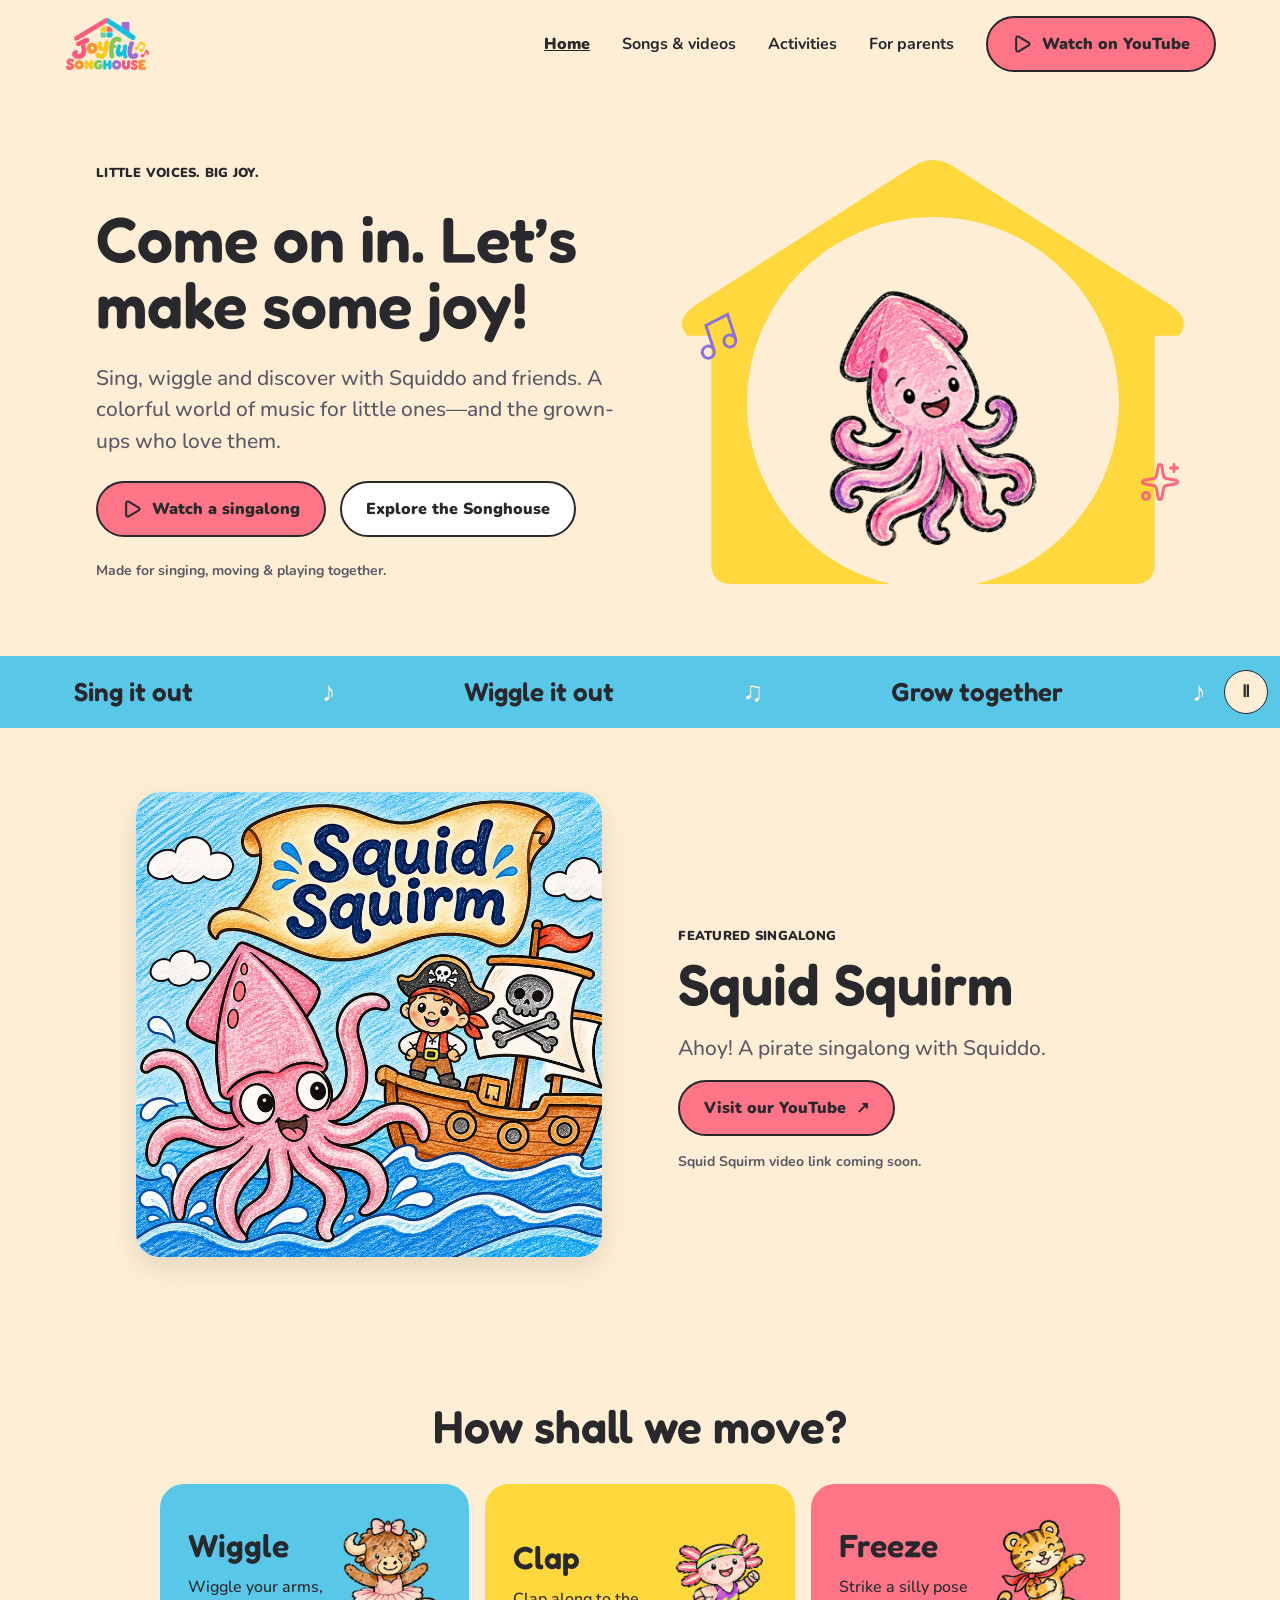
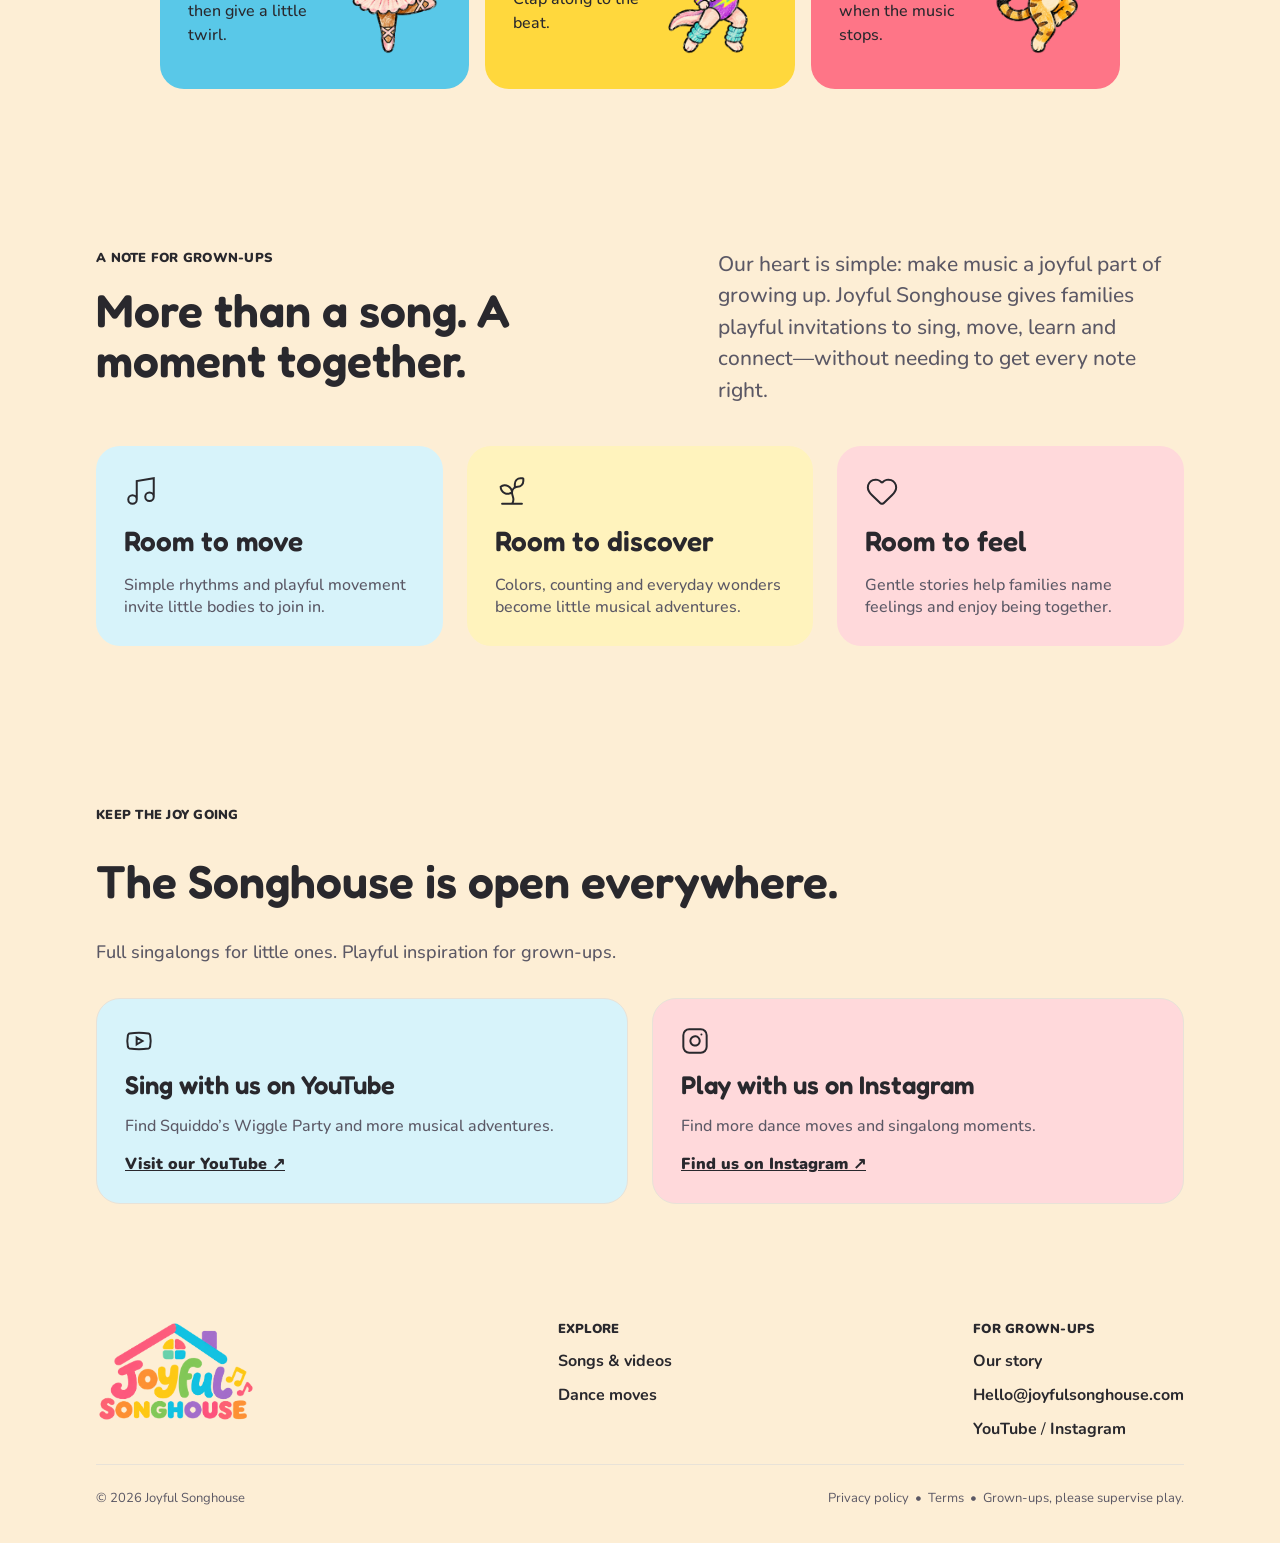
==== index.html @ b9243e32 "Add soft brand colors and a transparent header logo" ====
<!DOCTYPE html>
<html lang="en">
<head>
<meta charset="UTF-8">
<meta name="viewport" content="width=device-width, initial-scale=1.0">
<title>Joyful Songhouse — Sing, wiggle and discover</title>
<meta name="description" content="Sing, wiggle and discover with Squiddo and friends. A colorful world of music for little ones—and the grown-ups who love them.">
<link rel="preconnect" href="https://fonts.googleapis.com">
<link rel="preconnect" href="https://fonts.gstatic.com" crossorigin>
<link href="https://fonts.googleapis.com/css2?family=Fredoka:wght@500;600&family=Nunito:ital,wght@0,400;0,500;0,700;0,800;0,900&display=swap" rel="stylesheet">
<link rel="stylesheet" href="css/style.css">
</head>
<body>

<header class="nav">
  <a href="#top" class="nav__logo">
    <img src="assets/footer-logo.png" alt="Joyful Songhouse" width="929" height="597">
  </a>
  <nav class="nav__links" aria-label="Primary">
    <a href="#top" class="nav__link nav__link--active">Home</a>
    <a href="#songs" class="nav__link">Songs &amp; videos</a>
    <a href="#activities" class="nav__link">Activities</a>
    <a href="#parents" class="nav__link">For parents</a>
    <a href="https://www.youtube.com/channel/UCzql1oN74QTEb_fORW0GuMQ" class="btn btn--pill btn--pink">
      <img src="assets/icon-play.svg" alt="" width="20" height="20">
      Watch on YouTube
    </a>
  </nav>
</header>

<main id="top">

  <section class="hero">
    <div class="hero__copy">
      <p class="eyebrow">Little voices. Big joy.</p>
      <h1 class="display">Come on in. Let&rsquo;s make some joy!</h1>
      <p class="lede">Sing, wiggle and discover with Squiddo and friends. A colorful world of music for little ones&mdash;and the grown-ups who love them.</p>
      <div class="hero__actions">
        <a href="#songs" class="btn btn--pill btn--pink">
          <img src="assets/icon-play.svg" alt="" width="20" height="20">
          Watch a singalong
        </a>
        <a href="#activities" class="btn btn--pill btn--outline">Explore the Songhouse</a>
      </div>
      <p class="fine-print">Made for singing, moving &amp; playing together.</p>
    </div>

    <div class="hero__art">
      <img class="hero__playhouse" src="assets/playhouse-silhouette.svg" alt="" width="604" height="510">
      <div class="hero__medallion">
        <img src="assets/squiddo.png" alt="Squiddo the pink squid mascot">
      </div>
      <img class="hero__note hero__note--1" src="assets/icon-music.svg" alt="" width="48" height="48">
      <img class="hero__sparkle" src="assets/icon-sparkles.svg" alt="" width="42" height="42">
    </div>
  </section>

  <div class="ribbon">
    <div class="ribbon__viewport">
      <div class="ribbon__track">
        <div class="ribbon__group">
          <p>Sing it out</p>
          <span class="ribbon__note" aria-hidden="true">♪</span>
          <p>Wiggle it out</p>
          <span class="ribbon__note" aria-hidden="true">♫</span>
          <p>Grow together</p>
          <span class="ribbon__note" aria-hidden="true">♪</span>
        </div>
        <div class="ribbon__group" aria-hidden="true">
          <p>Sing it out</p>
          <span class="ribbon__note" aria-hidden="true">♪</span>
          <p>Wiggle it out</p>
          <span class="ribbon__note" aria-hidden="true">♫</span>
          <p>Grow together</p>
          <span class="ribbon__note" aria-hidden="true">♪</span>
        </div>
      </div>
    </div>
    <button class="ribbon__toggle" type="button" aria-label="Pause ribbon animation" aria-pressed="false" hidden>
      <span class="ribbon__pause" aria-hidden="true">Ⅱ</span>
      <span class="ribbon__play" aria-hidden="true">▶</span>
    </button>
  </div>

  <section id="songs" class="section songs" aria-labelledby="featured-song-title">
    <article class="featured-song">
      <header class="featured-song__heading">
        <p class="eyebrow">Featured singalong</p>
        <h2 id="featured-song-title" class="headline">Squid Squirm</h2>
      </header>
      <img class="featured-song__cover" src="assets/song-squid-squirm.jpg" alt="Squiddo splashes beside a pirate ship on the Squid Squirm cover" width="900" height="900">
      <div class="featured-song__details">
        <p class="lede">Ahoy! A pirate singalong with Squiddo.</p>
        <a class="btn btn--pill btn--pink featured-song__play" href="https://www.youtube.com/channel/UCzql1oN74QTEb_fORW0GuMQ">Visit our YouTube <span aria-hidden="true">&#8599;</span></a>
        <p class="fine-print featured-song__availability">Squid Squirm video link coming soon.</p>
      </div>
    </article>
  </section>

  <section id="activities" class="section themes" aria-labelledby="dance-prompts-title">
    <h2 id="dance-prompts-title" class="headline">How shall we move?</h2>
    <ul class="theme-grid">
      <li class="theme-card theme-card--blue">
        <div class="theme-card__copy">
          <h3>Wiggle</h3>
          <p>Wiggle your arms, then give a little twirl.</p>
        </div>
        <img class="theme-card__character" src="assets/buttercup.png" alt="" width="704" height="704" loading="lazy">
      </li>
      <li class="theme-card theme-card--yellow">
        <div class="theme-card__copy">
          <h3>Clap</h3>
          <p>Clap along to the beat.</p>
        </div>
        <img class="theme-card__character" src="assets/splash.png" alt="" width="704" height="704" loading="lazy">
      </li>
      <li class="theme-card theme-card--pink">
        <div class="theme-card__copy">
          <h3>Freeze</h3>
          <p>Strike a silly pose when the music stops.</p>
        </div>
        <img class="theme-card__character" src="assets/stripe.png" alt="" width="704" height="704" loading="lazy">
      </li>
    </ul>
  </section>

  <section id="parents" class="section mission">
    <div class="mission__intro">
      <div class="mission__headline">
        <p class="eyebrow">A note for grown-ups</p>
        <h2 class="headline">More than a song. A moment together.</h2>
      </div>
      <p class="lede">Our heart is simple: make music a joyful part of growing up. Joyful Songhouse gives families playful invitations to sing, move, learn and connect&mdash;without needing to get every note right.</p>
    </div>
    <div class="benefit-grid">
      <article class="benefit-card benefit-card--blue">
        <img src="assets/icon-music-benefit.svg" alt="" width="34" height="34">
        <h3>Room to move</h3>
        <p>Simple rhythms and playful movement invite little bodies to join in.</p>
      </article>
      <article class="benefit-card benefit-card--yellow">
        <img src="assets/icon-sprout.svg" alt="" width="34" height="34">
        <h3>Room to discover</h3>
        <p>Colors, counting and everyday wonders become little musical adventures.</p>
      </article>
      <article class="benefit-card benefit-card--pink">
        <img src="assets/icon-heart-benefit.svg" alt="" width="34" height="34">
        <h3>Room to feel</h3>
        <p>Gentle stories help families name feelings and enjoy being together.</p>
      </article>
    </div>
  </section>

  <section class="section community">
    <p class="eyebrow">Keep the joy going</p>
    <h2 class="headline">The Songhouse is open everywhere.</h2>
    <p class="sub">Full singalongs for little ones. Playful inspiration for grown-ups.</p>

    <div class="community-grid">
      <article class="community-card community-card--youtube">
        <div class="community-card__copy">
          <img src="assets/icon-youtube.svg" alt="" width="28" height="28">
          <h3>Sing with us on YouTube</h3>
          <p>Find Squiddo&rsquo;s Wiggle Party and more musical adventures.</p>
          <a href="https://www.youtube.com/channel/UCzql1oN74QTEb_fORW0GuMQ" class="link-arrow">Visit our YouTube &#8599;</a>
        </div>
      </article>
      <article class="community-card community-card--instagram">
        <div class="community-card__copy">
          <img src="assets/icon-instagram.svg" alt="" width="28" height="28">
          <h3>Play with us on Instagram</h3>
          <p>Find more dance moves and singalong moments.</p>
          <a href="https://www.instagram.com/joyfulsonghouse/" class="link-arrow">Find us on Instagram &#8599;</a>
        </div>
      </article>
    </div>
  </section>

</main>

<footer class="footer">
  <div class="footer__top">
    <a class="footer__brand" href="#top">
      <img src="assets/footer-logo.png" alt="Joyful Songhouse" width="929" height="597" loading="lazy">
    </a>
    <div class="footer__links">
      <p class="eyebrow">Explore</p>
      <a href="#songs">Songs &amp; videos</a>
      <a href="#activities">Dance moves</a>
    </div>
    <div class="footer__links">
      <p class="eyebrow">For grown-ups</p>
      <a href="#parents">Our story</a>
      <a href="mailto:Hello@joyfulsonghouse.com">Hello@joyfulsonghouse.com</a>
      <p><a href="https://www.youtube.com/channel/UCzql1oN74QTEb_fORW0GuMQ">YouTube</a> <span aria-hidden="true">/</span> <a href="https://www.instagram.com/joyfulsonghouse/">Instagram</a></p>
    </div>
  </div>
  <hr>
  <div class="footer__legal">
    <p>&copy; 2026 Joyful Songhouse</p>
    <p>Privacy policy&nbsp;&nbsp;&bull;&nbsp;&nbsp;Terms&nbsp;&nbsp;&bull;&nbsp;&nbsp;Grown-ups, please supervise play.</p>
  </div>
</footer>

<script>
  const ribbon = document.querySelector('.ribbon');
  const ribbonToggle = ribbon.querySelector('.ribbon__toggle');

  ribbonToggle.addEventListener('click', () => {
    const paused = ribbonToggle.getAttribute('aria-pressed') === 'false';
    ribbonToggle.setAttribute('aria-pressed', String(paused));
    ribbon.dataset.motion = paused ? 'paused' : 'playing';
  });

  ribbon.dataset.motion = 'playing';
  ribbonToggle.hidden = false;
</script>

</body>
</html>
---- css/style.css ----
:root {
  --cream: #fdeed5;
  --paper: #fdeed5;
  --white: #ffffff;
  --ink: #29282d;
  --muted: #5b5865;
  --pink: #fe7587;
  --pink-bg: #ffd9db;
  --blue: #59c8e8;
  --blue-bg: #d7f3fa;
  --yellow: #ffd83d;
  --yellow-bg: #fff3bd;
  --purple: #8c72d9;
  --lavender-bg: #f1ecfc;
  --green: #7bc96f;
  --border: #e8e2d8;

  --font-display: 'Fredoka', sans-serif;
  --font-body: 'Nunito', sans-serif;
}

* { box-sizing: border-box; }

html { scroll-behavior: smooth; scroll-padding-top: 110px; }

body {
  margin: 0;
  font-family: var(--font-body);
  color: var(--ink);
  background: var(--cream);
}

img { max-width: 100%; display: block; }

a { color: inherit; text-decoration: none; }

h1, h2, h3, p { margin: 0; }

.eyebrow {
  font-family: var(--font-body);
  font-weight: 900;
  font-size: 13px;
  text-transform: uppercase;
  letter-spacing: 0.02em;
}

.display {
  font-family: var(--font-display);
  font-weight: 600;
  font-size: clamp(2.4rem, 5vw, 4.875rem);
  line-height: 1.04;
}
.display--sm { font-size: clamp(2.2rem, 4vw, 3.25rem); }

.headline {
  font-family: var(--font-display);
  font-weight: 600;
  font-size: clamp(1.8rem, 3.6vw, 3rem);
  line-height: 1.1;
}
.headline--center { text-align: center; }

.sub {
  font-weight: 500;
  font-size: clamp(1rem, 1.6vw, 1.125rem);
  color: var(--muted);
  line-height: 1.5;
  max-width: 48ch;
}

.lede {
  font-weight: 500;
  font-size: clamp(1.05rem, 2vw, 1.3125rem);
  color: var(--muted);
  line-height: 1.5;
  max-width: 48ch;
}

.fine-print {
  font-weight: 700;
  font-size: 0.875rem;
  color: var(--muted);
}

.link-arrow {
  font-weight: 900;
  font-size: 1rem;
  text-decoration: underline;
  white-space: nowrap;
}

/* buttons */
.btn {
  display: inline-flex;
  align-items: center;
  gap: 10px;
  font-family: var(--font-body);
  font-weight: 900;
  font-size: 1rem;
  padding: 15px 24px;
  white-space: nowrap;
  cursor: pointer;
  border: none;
}
.btn--pill { border-radius: 999px; }
.btn--pink { background: var(--pink); border: 2px solid var(--ink); color: var(--ink); }
.btn--outline { background: var(--white); border: 2px solid var(--ink); color: var(--ink); }

/* tags */
.tag {
  display: inline-flex;
  font-weight: 900;
  font-size: 0.75rem;
  padding: 7px 14px;
  border-radius: 999px;
}
.tag--blue { background: var(--blue-bg); }
.tag--cream { background: var(--cream); }
.tag--lavender { background: var(--lavender-bg); }

/* ---------- Navigation ---------- */
.nav {
  background: var(--cream);
  display: flex;
  align-items: center;
  justify-content: space-between;
  flex-wrap: wrap;
  gap: 16px;
  padding: 16px clamp(20px, 5vw, 80px);
  position: sticky;
  top: 0;
  z-index: 10;
}
.nav__logo img { height: 56px; width: auto; }
.nav__links {
  display: flex;
  align-items: center;
  gap: clamp(16px, 2.5vw, 32px);
  flex-wrap: wrap;
}
.nav__link {
  font-weight: 700;
  font-size: 1rem;
}
.nav__link--active { font-weight: 900; text-decoration: underline; }

/* ---------- Hero ---------- */
.hero {
  display: flex;
  align-items: center;
  justify-content: center;
  gap: clamp(24px, 5vw, 64px);
  padding: clamp(40px, 8vw, 72px) clamp(20px, 8vw, 96px);
  flex-wrap: wrap;
}
@media (min-width: 1024px) {
  .hero { flex-wrap: nowrap; }
}
.hero__copy {
  display: flex;
  flex-direction: column;
  align-items: flex-start;
  gap: 24px;
  flex: 1 1 380px;
  max-width: 580px;
  min-width: 0;
}
.hero__actions { display: flex; gap: 14px; flex-wrap: wrap; }

.hero__art {
  position: relative;
  flex: 1 1 360px;
  max-width: 604px;
  min-width: 0;
  aspect-ratio: 604 / 510;
  height: auto;
}
.hero__playhouse { position: absolute; inset: 0; width: 100%; height: 100%; }
.hero__medallion {
  position: absolute;
  left: 13%;
  top: 13.5%;
  width: 74%;
  aspect-ratio: 1;
  border-radius: 999px;
  overflow: hidden;
  background: var(--paper);
  padding: 5%;
  box-sizing: border-box;
}
.hero__medallion img {
  display: block;
  width: 100%;
  height: 100%;
  object-fit: contain;
  object-position: 50% 50%;
}
.hero__note--1 {
  position: absolute;
  left: 2%;
  top: 36%;
  transform: rotate(-18deg);
}
.hero__sparkle { position: absolute; left: 91%; top: 71%; }

/* ---------- Ribbon ---------- */
.ribbon {
  background: var(--blue);
  display: grid;
  grid-template-columns: minmax(0, 1fr) auto;
  align-items: center;
}
.ribbon__viewport { overflow: hidden; }
.ribbon__group {
  display: flex;
  justify-content: space-around;
  align-items: center;
  flex-wrap: wrap;
  gap: 8px 20px;
  min-height: 72px;
  padding: 12px 20px;
  line-height: 1.15;
}
.ribbon__group p {
  font-family: var(--font-display);
  font-weight: 600;
  font-size: clamp(1.1rem, 2.4vw, 1.625rem);
}
.ribbon__note {
  --ribbon-lift: -8px;
  color: var(--cream);
  font-size: 1.75rem;
  font-weight: 900;
}
.ribbon__group[aria-hidden="true"], .ribbon__toggle { display: none; }

@media (prefers-reduced-motion: no-preference) {
  .ribbon[data-motion] .ribbon__track {
    display: flex;
    width: max-content;
    animation: ribbon-scroll 24s linear infinite;
  }
  .ribbon[data-motion] .ribbon__group {
    display: flex;
    flex: 0 0 auto;
    width: max(640px, 100vw);
    flex-wrap: nowrap;
    white-space: nowrap;
  }
  .ribbon[data-motion] .ribbon__group > * {
    animation: ribbon-bounce 1.25s ease-in-out infinite;
  }
  .ribbon[data-motion] .ribbon__group > :nth-child(3n + 2) { animation-delay: -0.25s; }
  .ribbon[data-motion] .ribbon__group > :nth-child(3n) { animation-delay: -0.5s; }
  .ribbon[data-motion="paused"] .ribbon__track,
  .ribbon[data-motion="paused"] .ribbon__group > * {
    animation-play-state: paused;
  }
  .ribbon[data-motion] .ribbon__toggle:not([hidden]) {
    display: grid;
    place-items: center;
    width: 44px;
    height: 44px;
    margin: 0 12px;
    padding: 0;
    border: 1.5px solid var(--ink);
    border-radius: 50%;
    background: var(--cream);
    color: var(--ink);
    font-size: 1rem;
    font-weight: 800;
    cursor: pointer;
  }
  .ribbon__toggle:focus-visible { outline: 2px solid var(--ink); outline-offset: 3px; }
  .ribbon__play,
  .ribbon__toggle[aria-pressed="true"] .ribbon__pause { display: none; }
  .ribbon__toggle[aria-pressed="true"] .ribbon__play { display: block; }

  @keyframes ribbon-scroll {
    to { transform: translateX(-50%); }
  }
  @keyframes ribbon-bounce {
    0%, 52%, 100% { transform: translateY(0); }
    24% { transform: translateY(var(--ribbon-lift, -5px)); }
  }
}

/* ---------- Generic section ---------- */
.section {
  padding: clamp(48px, 8vw, 80px) clamp(20px, 8vw, 96px);
}
/* ---------- Songs ---------- */
.songs {
  padding: clamp(40px, 5vw, 72px) clamp(20px, 6vw, 96px);
}
.featured-song {
  display: grid;
  grid-template-columns: repeat(2, minmax(0, 1fr));
  grid-template-rows: 1fr 1fr;
  grid-template-areas:
    "cover heading"
    "cover details";
  gap: 16px clamp(32px, 6vw, 80px);
  max-width: 1008px;
  margin-inline: auto;
}
.featured-song__heading {
  grid-area: heading;
  align-self: end;
  display: grid;
  gap: 8px;
}
.featured-song__heading .headline { font-size: clamp(2.25rem, 4.5vw, 4rem); }
.featured-song__cover {
  grid-area: cover;
  width: 100%;
  height: auto;
  border-radius: 24px;
  box-shadow: 0 10px 26px rgba(41, 40, 45, 0.12);
}
.featured-song__details {
  grid-area: details;
  align-self: start;
  display: grid;
  justify-items: start;
  gap: 16px;
}
.featured-song__play:focus-visible { outline: 3px solid var(--ink); outline-offset: 4px; }

@media (max-width: 740px) {
  .featured-song {
    grid-template-columns: minmax(0, 1fr);
    grid-template-rows: auto;
    grid-template-areas: "heading" "cover" "details";
    max-width: 480px;
    text-align: center;
    gap: 20px;
  }
  .featured-song__details { justify-items: center; }
}

/* Keep section headings clear of the wrapping sticky navigation. */
@media (max-width: 980px) {
  :is(.songs, .themes) { scroll-margin-top: 100px; }
}
@media (max-width: 460px) {
  :is(.songs, .themes) { scroll-margin-top: 130px; }
}
@media (max-width: 375px) {
  :is(.songs, .themes) { scroll-margin-top: 165px; }
}

/* ---------- Dance prompts ---------- */
.themes { text-align: center; }
.theme-grid {
  display: grid;
  grid-template-columns: repeat(3, minmax(0, 1fr));
  gap: 16px;
  max-width: 960px;
  margin: 32px auto 0;
  padding: 0;
  list-style: none;
}
.theme-card {
  display: grid;
  grid-template-columns: minmax(0, 1fr) clamp(76px, 8vw, 110px);
  align-content: center;
  align-items: center;
  gap: 10px;
  text-align: left;
  padding: clamp(20px, 3vw, 28px);
  border-radius: 24px;
  overflow: hidden;
}
.theme-card__copy { display: grid; gap: 10px; }
.theme-card__character {
  width: 145%;
  max-width: none;
  height: auto;
  justify-self: center;
}
.theme-card h3 {
  font-family: var(--font-display);
  font-weight: 600;
  font-size: 2rem;
}
.theme-card p { font-weight: 500; line-height: 1.5; }
.theme-card--blue { background: var(--blue); }
.theme-card--yellow { background: var(--yellow); }
.theme-card--pink { background: var(--pink); }

@media (max-width: 820px) {
  .theme-grid { grid-template-columns: minmax(0, 1fr); max-width: 420px; }
}

/* ---------- Mission / parents ---------- */
.mission { display: flex; flex-direction: column; gap: 40px; }
.mission__intro {
  display: flex;
  gap: clamp(24px, 6vw, 80px);
  flex-wrap: wrap;
}
.mission__headline {
  display: flex;
  flex-direction: column;
  gap: 18px;
  flex: 1 1 400px;
  max-width: 565px;
}
.mission__intro .lede { flex: 1 1 320px; max-width: none; }
.benefit-grid {
  display: flex;
  gap: 24px;
  flex-wrap: wrap;
}
.benefit-card {
  flex: 1 1 300px;
  max-width: 400px;
  border-radius: 24px;
  padding: 28px;
  display: flex;
  flex-direction: column;
  gap: 16px;
}
.benefit-card h3 {
  font-family: var(--font-display);
  font-weight: 600;
  font-size: 1.75rem;
}
.benefit-card p { color: var(--muted); font-weight: 500; }
.benefit-card--pink { background: var(--pink-bg); }
.benefit-card--blue { background: var(--blue-bg); }
.benefit-card--yellow { background: var(--yellow-bg); }

/* ---------- Community ---------- */
.community { display: flex; flex-direction: column; gap: 32px; }
.community-grid { display: flex; gap: 24px; flex-wrap: wrap; }
.community-card {
  background: var(--white);
  border: 1px solid var(--border);
  border-radius: 24px;
  padding: 28px;
  display: flex;
  align-items: center;
  gap: 20px;
  flex: 1 1 480px;
}
.community-card--youtube { background: var(--blue-bg); }
.community-card--instagram { background: var(--pink-bg); }
.community-card__copy { flex: 1; display: flex; flex-direction: column; gap: 16px; min-width: 0; }
.community-card__copy h3 {
  font-family: var(--font-display);
  font-weight: 600;
  font-size: 1.6rem;
  line-height: 1.1;
}
.community-card__copy p { color: var(--muted); font-weight: 500; }

/* ---------- Footer ---------- */
.footer { padding: 36px clamp(20px, 8vw, 96px); display: flex; flex-direction: column; gap: 24px; }
.footer__top { display: flex; justify-content: space-between; gap: 32px; flex-wrap: wrap; }
.footer__brand { align-self: flex-start; width: min(160px, 100%); }
.footer__brand img { width: 100%; height: auto; }
.footer__brand:focus-visible { outline: 2px solid var(--ink); outline-offset: 4px; }
.footer__links { display: flex; flex-direction: column; gap: 12px; }
.footer__links a { font-weight: 700; font-size: 1rem; }
.footer hr { border: none; border-top: 1px solid var(--border); margin: 0; }
.footer__legal {
  display: flex;
  justify-content: space-between;
  gap: 12px;
  flex-wrap: wrap;
  color: var(--muted);
  font-size: 0.8125rem;
}

/* ---------- Responsive ---------- */
@media (max-width: 860px) {
  .nav { justify-content: center; text-align: center; }
  .nav__links { justify-content: center; }
  .hero { text-align: left; }
  .hero__copy { margin: 0 auto; }
  .benefit-grid, .community-grid { justify-content: center; }
  .mission__intro { flex-direction: column; }
  .mission__headline, .mission__intro .lede { flex-basis: auto; }
  .community-card { flex-direction: column; text-align: center; }
  .community-card__copy { align-items: center; }
  .footer__top { flex-direction: column; }
}

@media (max-width: 480px) {
  .btn { font-size: 0.9375rem; padding: 13px 20px; }
}
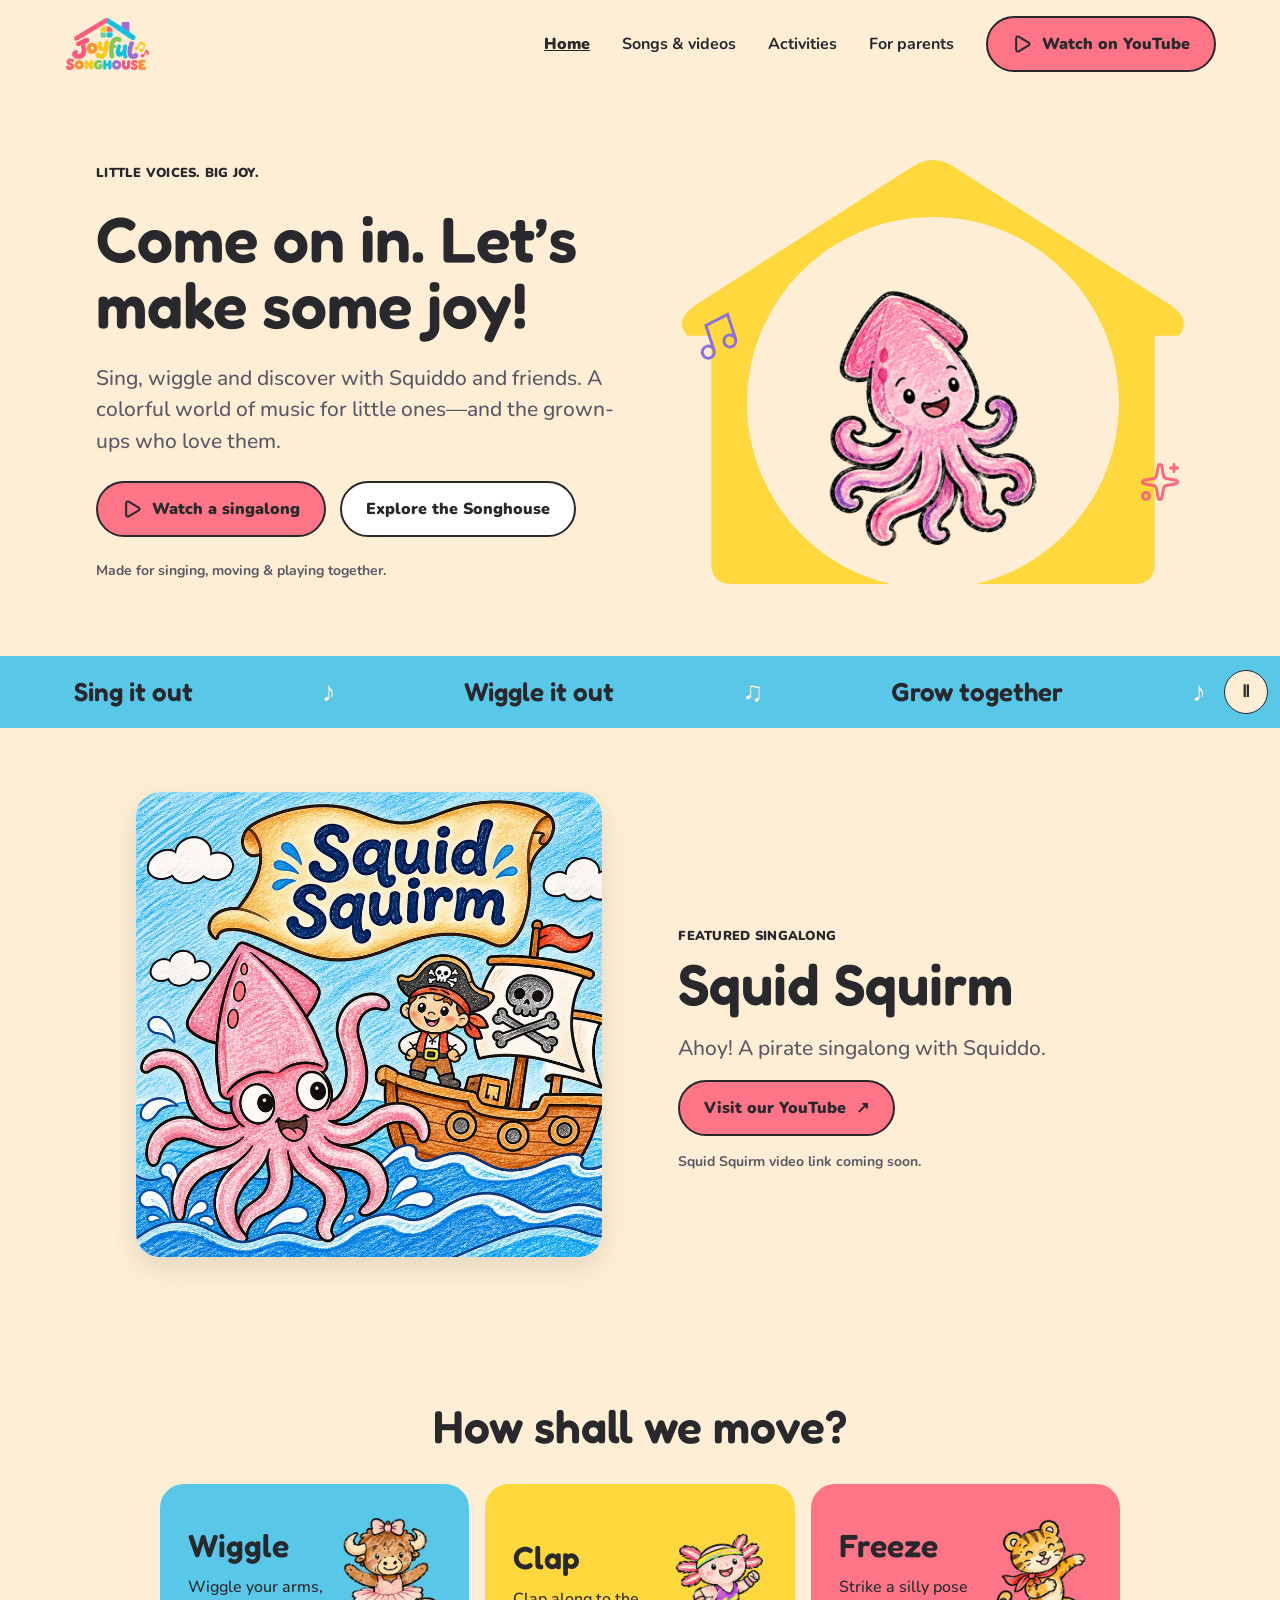
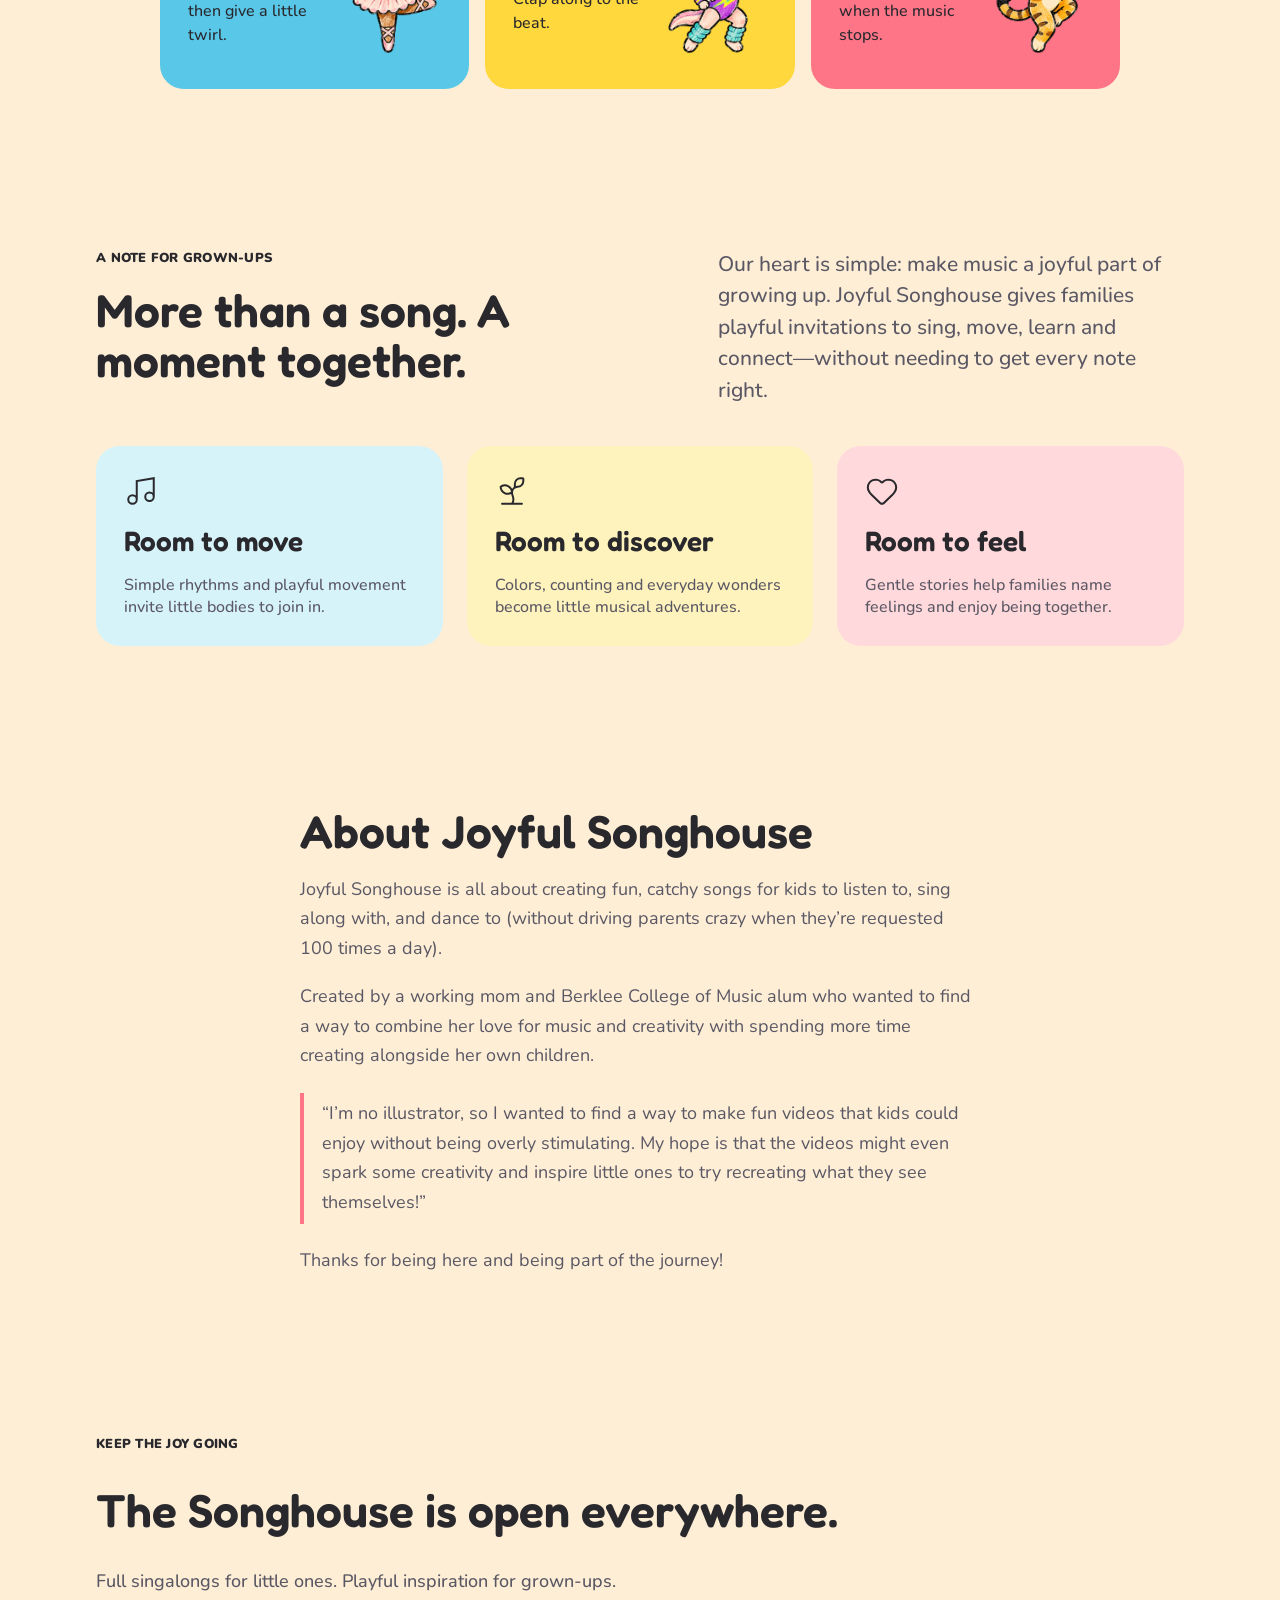
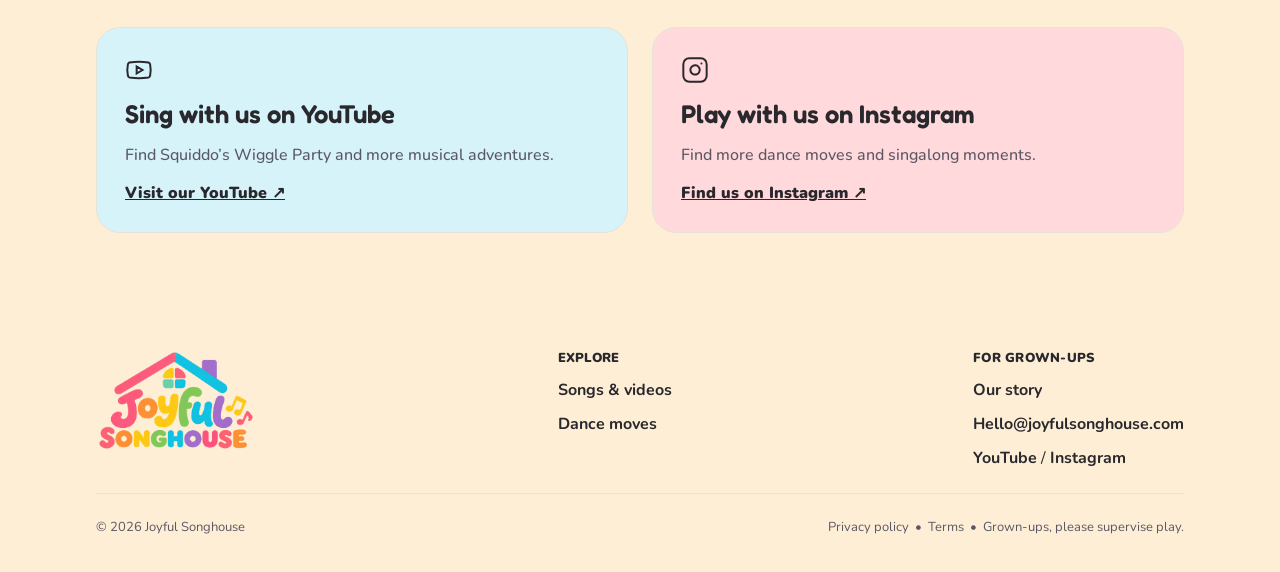
==== commit d5e1c3e8: "Add the Joyful Songhouse founder story" ====
--- a/index.html
+++ b/index.html
@@ -151,6 +151,18 @@
     </div>
   </section>
 
+  <section id="about" class="section about" aria-labelledby="about-title">
+    <div class="about__story">
+      <h2 id="about-title" class="headline">About Joyful Songhouse</h2>
+      <p>Joyful Songhouse is all about creating fun, catchy songs for kids to listen to, sing along with, and dance to (without driving parents crazy when they’re requested 100 times a day).</p>
+      <p>Created by a working mom and Berklee College of Music alum who wanted to find a way to combine her love for music and creativity with spending more time creating alongside her own children.</p>
+      <blockquote>
+        <p>“I’m no illustrator, so I wanted to find a way to make fun videos that kids could enjoy without being overly stimulating. My hope is that the videos might even spark some creativity and inspire little ones to try recreating what they see themselves!”</p>
+      </blockquote>
+      <p>Thanks for being here and being part of the journey!</p>
+    </div>
+  </section>
+
   <section class="section community">
     <p class="eyebrow">Keep the joy going</p>
     <h2 class="headline">The Songhouse is open everywhere.</h2>
@@ -190,7 +202,7 @@
     </div>
     <div class="footer__links">
       <p class="eyebrow">For grown-ups</p>
-      <a href="#parents">Our story</a>
+      <a href="#about">Our story</a>
       <a href="mailto:Hello@joyfulsonghouse.com">Hello@joyfulsonghouse.com</a>
       <p><a href="https://www.youtube.com/channel/UCzql1oN74QTEb_fORW0GuMQ">YouTube</a> <span aria-hidden="true">/</span> <a href="https://www.instagram.com/joyfulsonghouse/">Instagram</a></p>
     </div>
--- a/css/style.css
+++ b/css/style.css
@@ -341,13 +341,13 @@
 
 /* Keep section headings clear of the wrapping sticky navigation. */
 @media (max-width: 980px) {
-  :is(.songs, .themes) { scroll-margin-top: 100px; }
+  :is(.songs, .themes, .about) { scroll-margin-top: 100px; }
 }
 @media (max-width: 460px) {
-  :is(.songs, .themes) { scroll-margin-top: 130px; }
+  :is(.songs, .themes, .about) { scroll-margin-top: 130px; }
 }
 @media (max-width: 375px) {
-  :is(.songs, .themes) { scroll-margin-top: 165px; }
+  :is(.songs, .themes, .about) { scroll-margin-top: 165px; }
 }
 
 /* ---------- Dance prompts ---------- */
@@ -431,6 +431,24 @@
 .benefit-card--pink { background: var(--pink-bg); }
 .benefit-card--blue { background: var(--blue-bg); }
 .benefit-card--yellow { background: var(--yellow-bg); }
+
+/* ---------- About ---------- */
+.about__story {
+  display: grid;
+  gap: 18px;
+  max-width: 68ch;
+  margin-inline: auto;
+}
+.about__story p {
+  color: var(--muted);
+  font-size: clamp(1rem, 1.65vw, 1.125rem);
+  line-height: 1.65;
+}
+.about__story blockquote {
+  margin: 4px 0;
+  padding: 6px 0 6px 18px;
+  border-inline-start: 4px solid var(--pink);
+}
 
 /* ---------- Community ---------- */
 .community { display: flex; flex-direction: column; gap: 32px; }
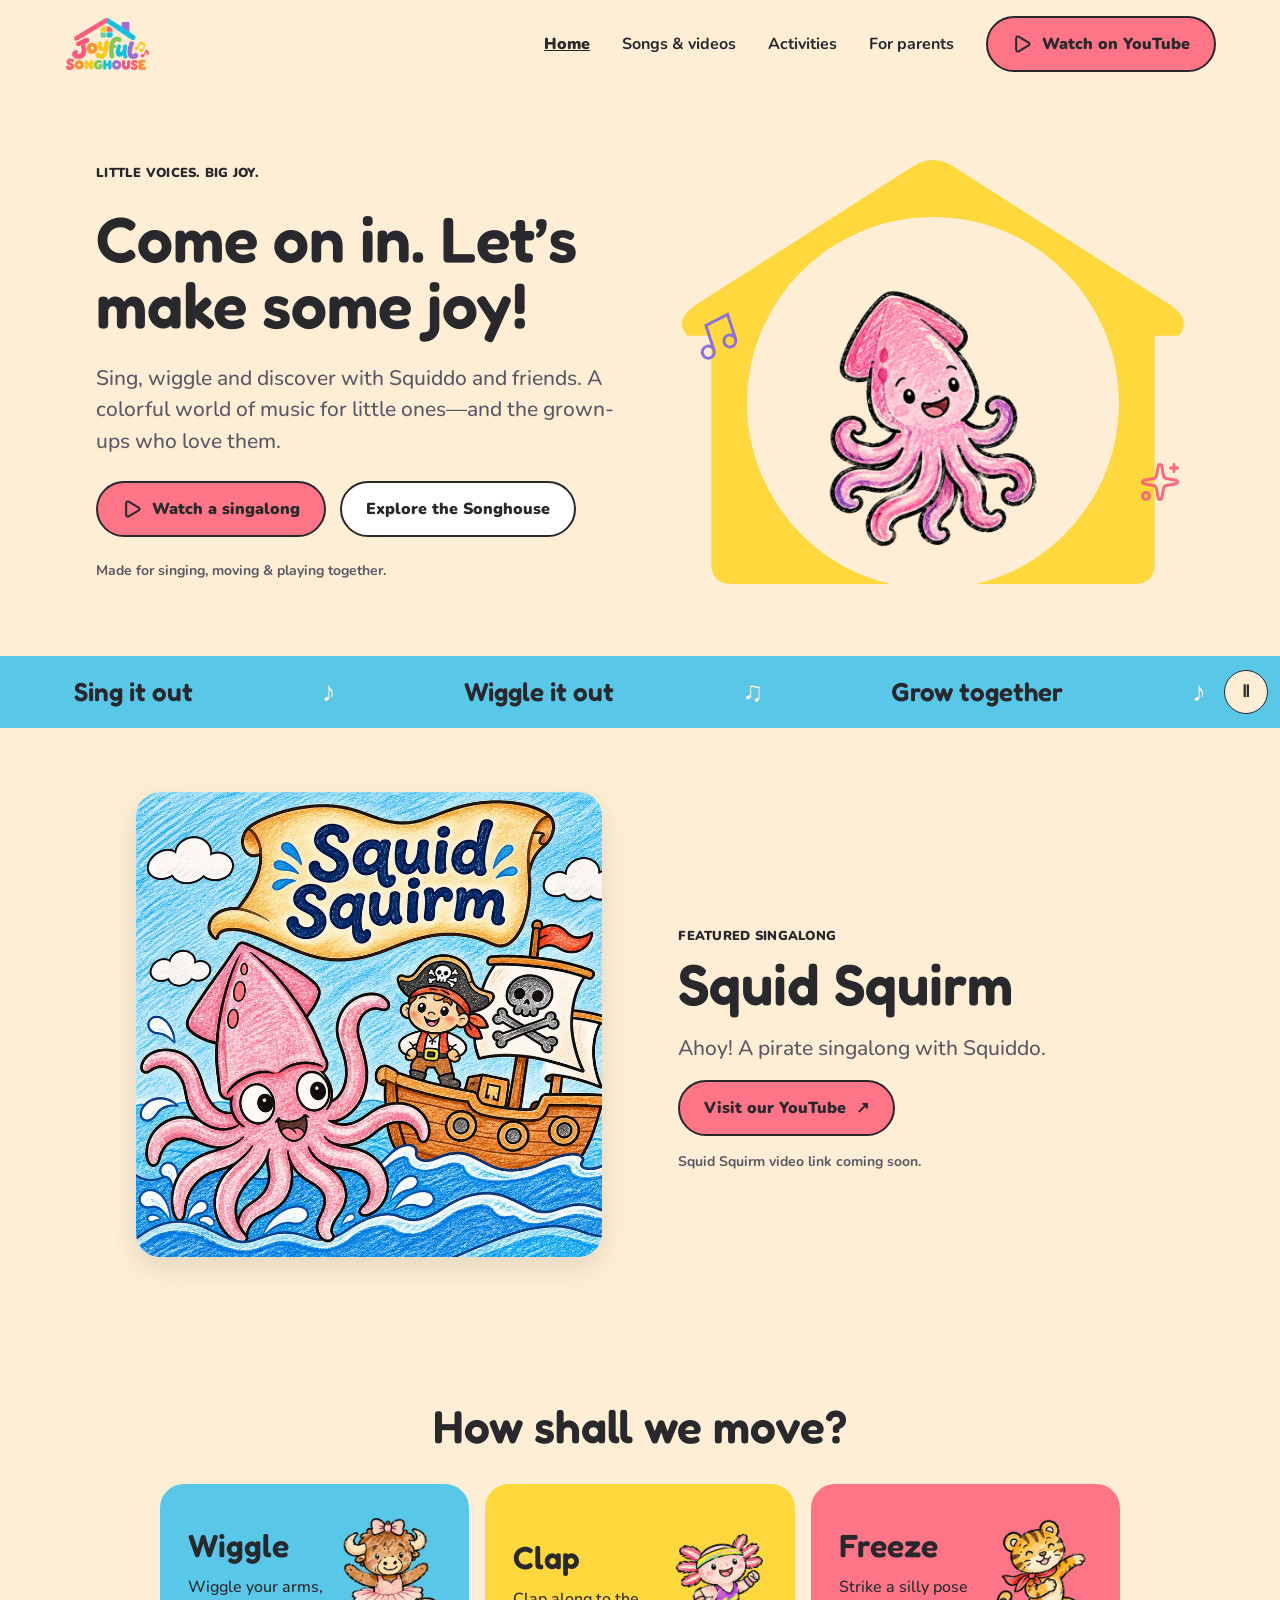
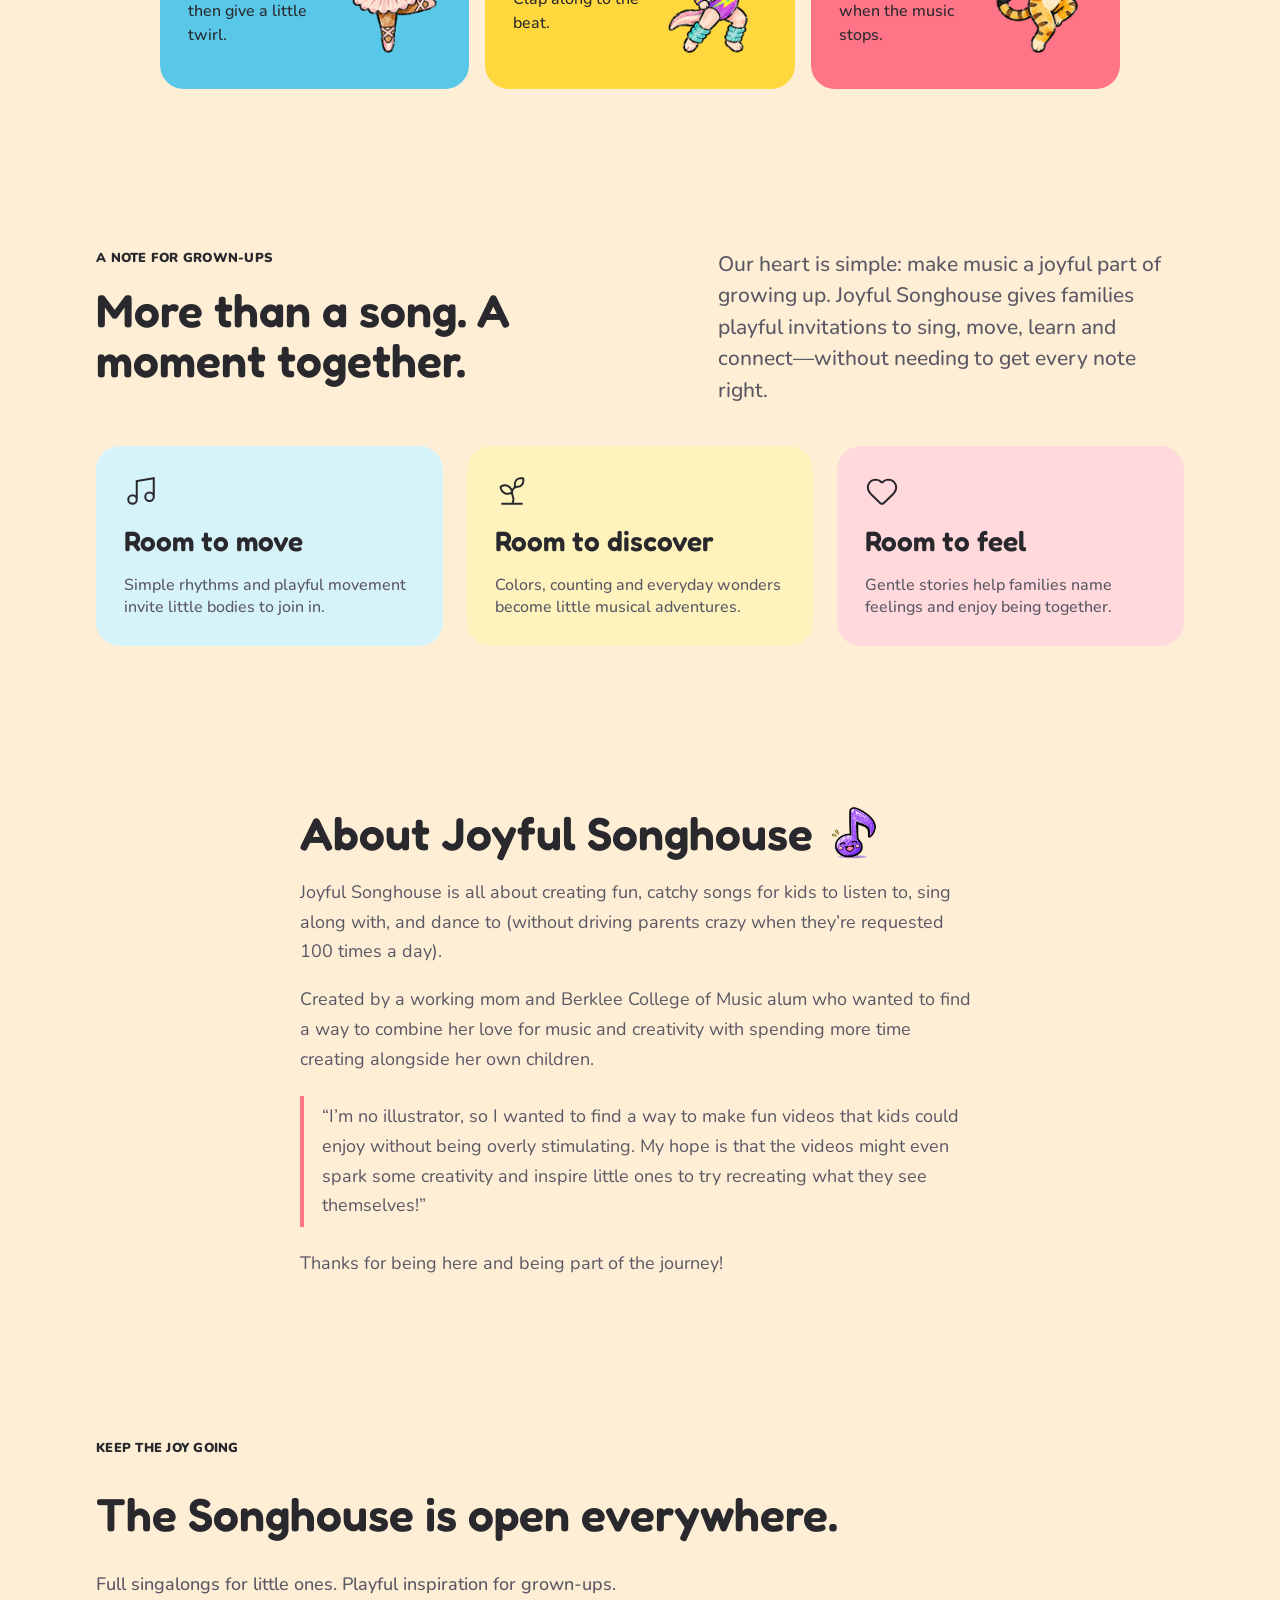
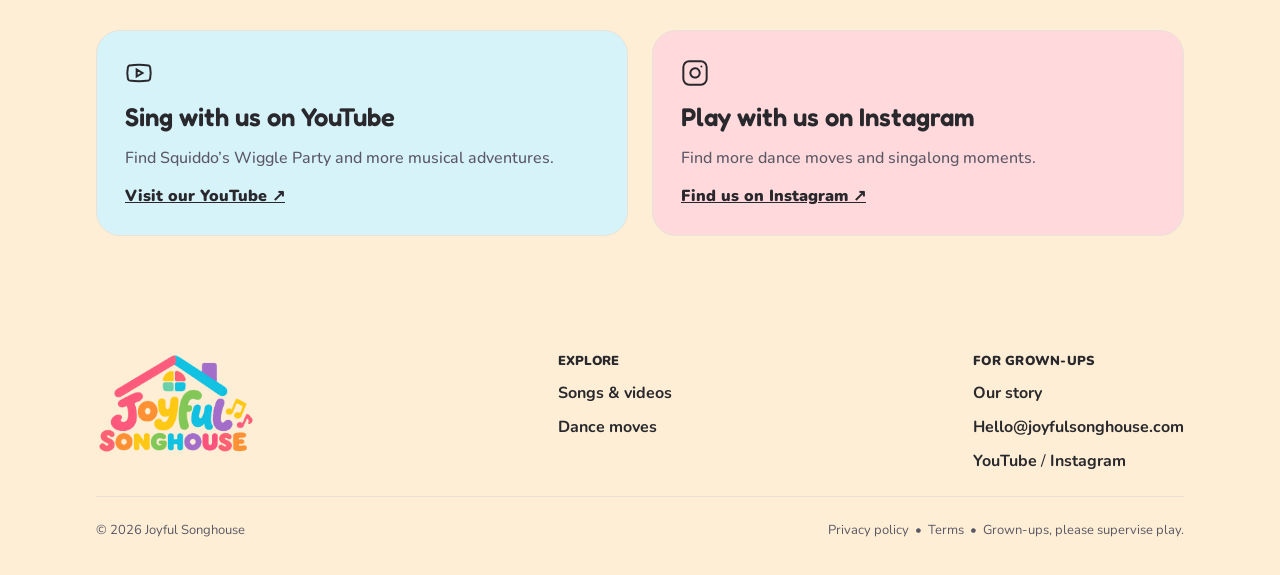
==== commit 7ebb0452: "Add a small crayon music note to the About section" ====
--- a/index.html
+++ b/index.html
@@ -153,7 +153,10 @@
 
   <section id="about" class="section about" aria-labelledby="about-title">
     <div class="about__story">
-      <h2 id="about-title" class="headline">About Joyful Songhouse</h2>
+      <div class="about__heading">
+        <h2 id="about-title" class="headline">About Joyful Songhouse</h2>
+        <img class="about__note" src="assets/about-music-note.png" alt="" width="168" height="168" loading="lazy">
+      </div>
       <p>Joyful Songhouse is all about creating fun, catchy songs for kids to listen to, sing along with, and dance to (without driving parents crazy when they’re requested 100 times a day).</p>
       <p>Created by a working mom and Berklee College of Music alum who wanted to find a way to combine her love for music and creativity with spending more time creating alongside her own children.</p>
       <blockquote>
--- a/css/style.css
+++ b/css/style.css
@@ -439,6 +439,16 @@
   max-width: 68ch;
   margin-inline: auto;
 }
+.about__heading {
+  display: flex;
+  align-items: center;
+  gap: 14px;
+}
+.about__note {
+  flex: none;
+  width: clamp(38px, 4.5vw, 54px);
+  height: auto;
+}
 .about__story p {
   color: var(--muted);
   font-size: clamp(1rem, 1.65vw, 1.125rem);
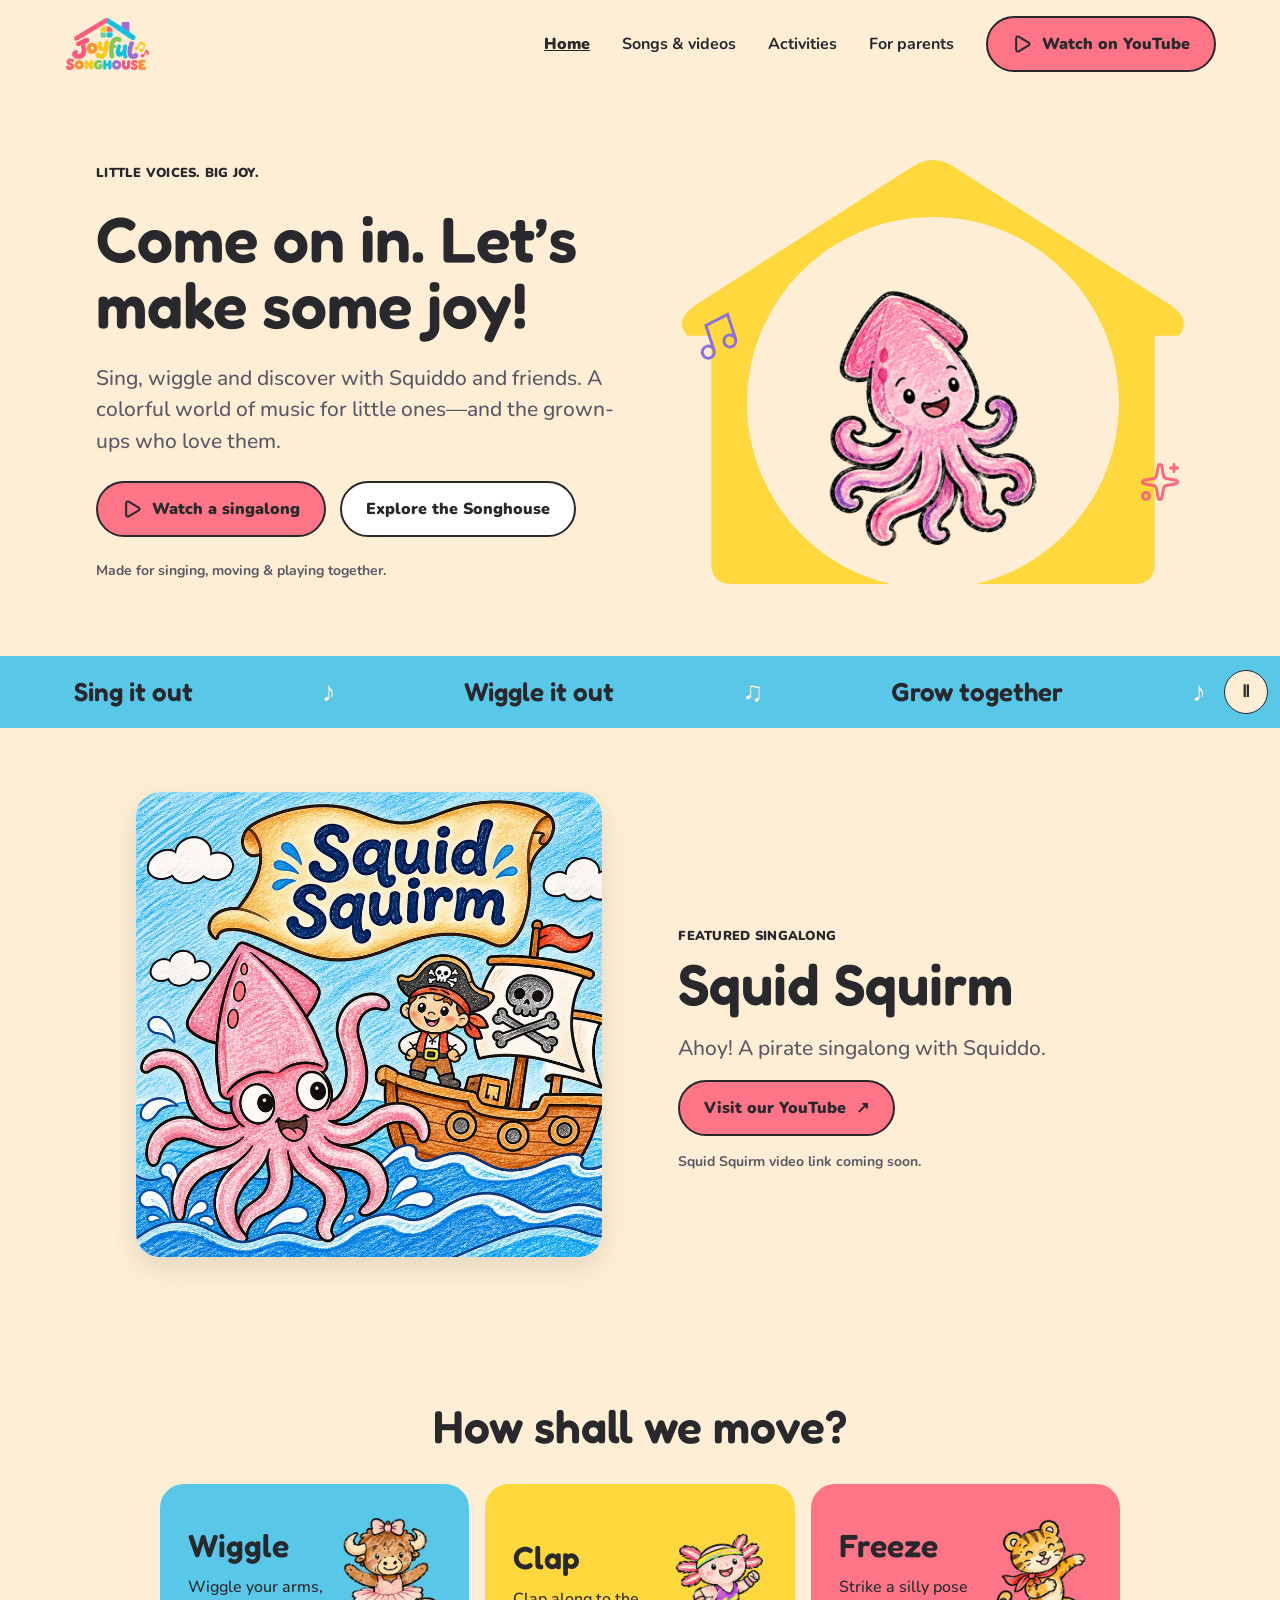
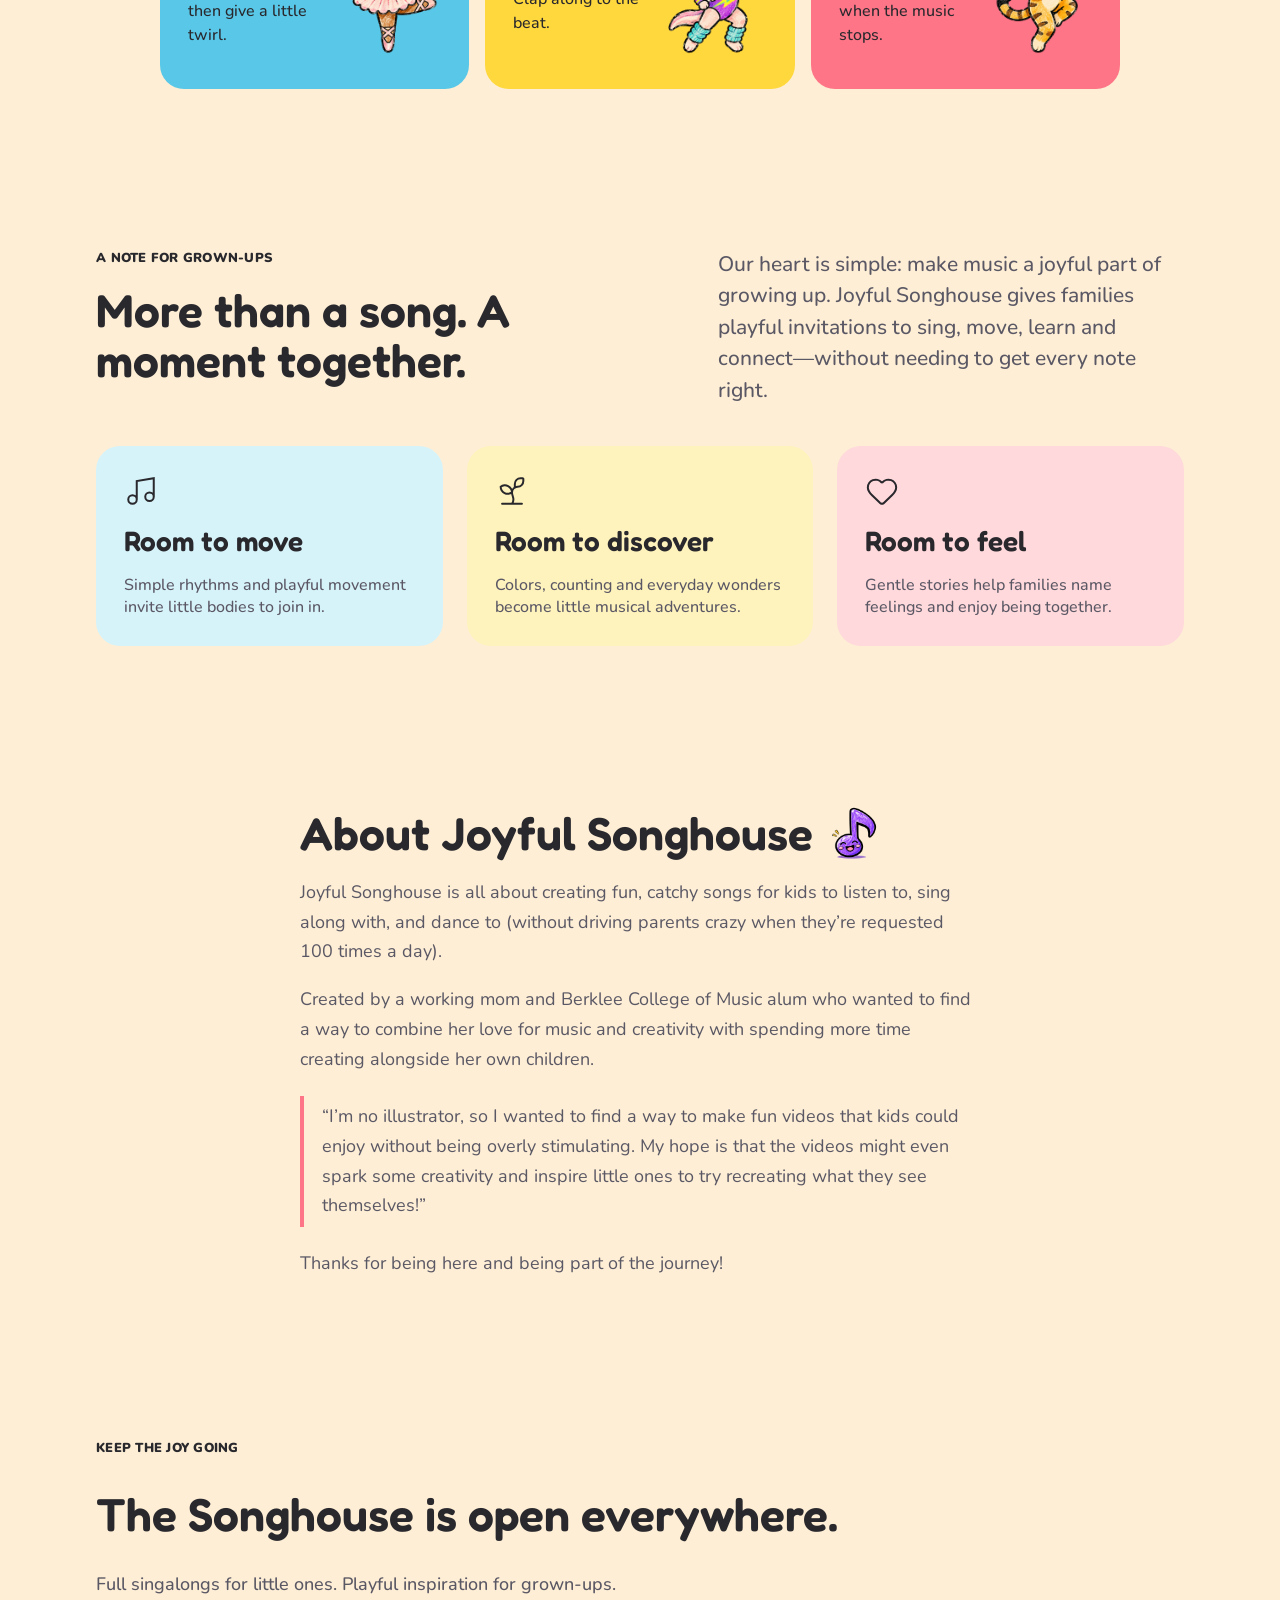
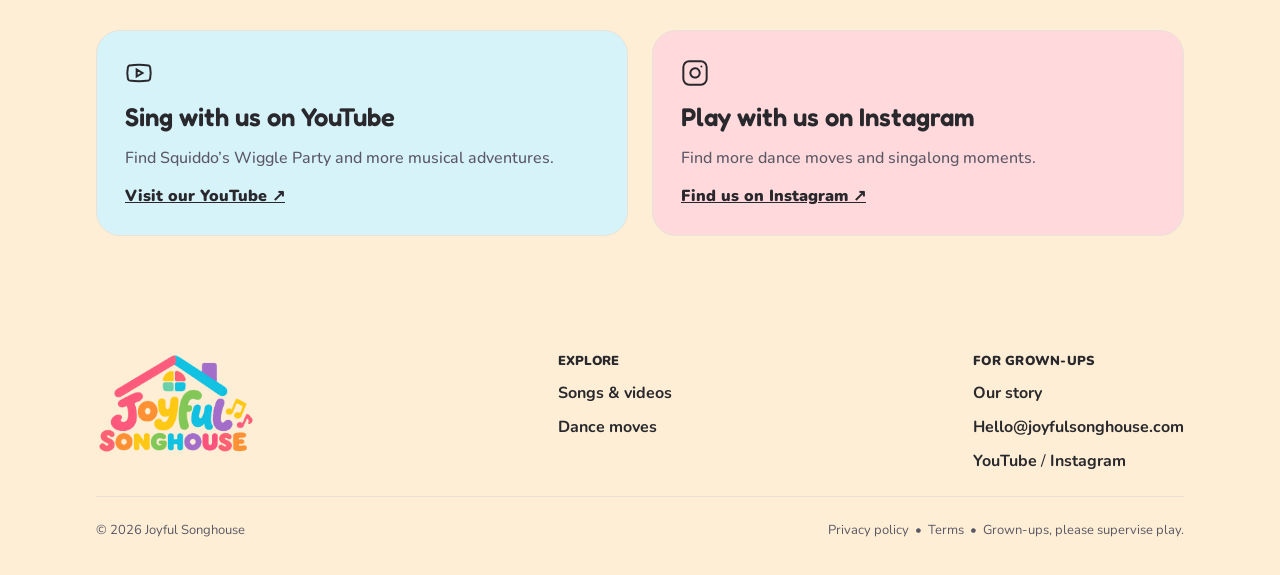
==== commit 5887ca3e: "Restore the About note’s original animation" ====
--- a/index.html
+++ b/index.html
@@ -155,7 +155,10 @@
     <div class="about__story">
       <div class="about__heading">
         <h2 id="about-title" class="headline">About Joyful Songhouse</h2>
-        <img class="about__note" src="assets/about-music-note.png" alt="" width="168" height="168" loading="lazy">
+        <picture class="about__note">
+          <source media="(prefers-reduced-motion: no-preference)" srcset="assets/about-music-note-animated.png">
+          <img src="assets/about-music-note.png" alt="" width="168" height="168" loading="lazy">
+        </picture>
       </div>
       <p>Joyful Songhouse is all about creating fun, catchy songs for kids to listen to, sing along with, and dance to (without driving parents crazy when they’re requested 100 times a day).</p>
       <p>Created by a working mom and Berklee College of Music alum who wanted to find a way to combine her love for music and creativity with spending more time creating alongside her own children.</p>
--- a/css/style.css
+++ b/css/style.css
@@ -447,8 +447,8 @@
 .about__note {
   flex: none;
   width: clamp(38px, 4.5vw, 54px);
-  height: auto;
-}
+}
+.about__note img { width: 100%; height: auto; }
 .about__story p {
   color: var(--muted);
   font-size: clamp(1rem, 1.65vw, 1.125rem);
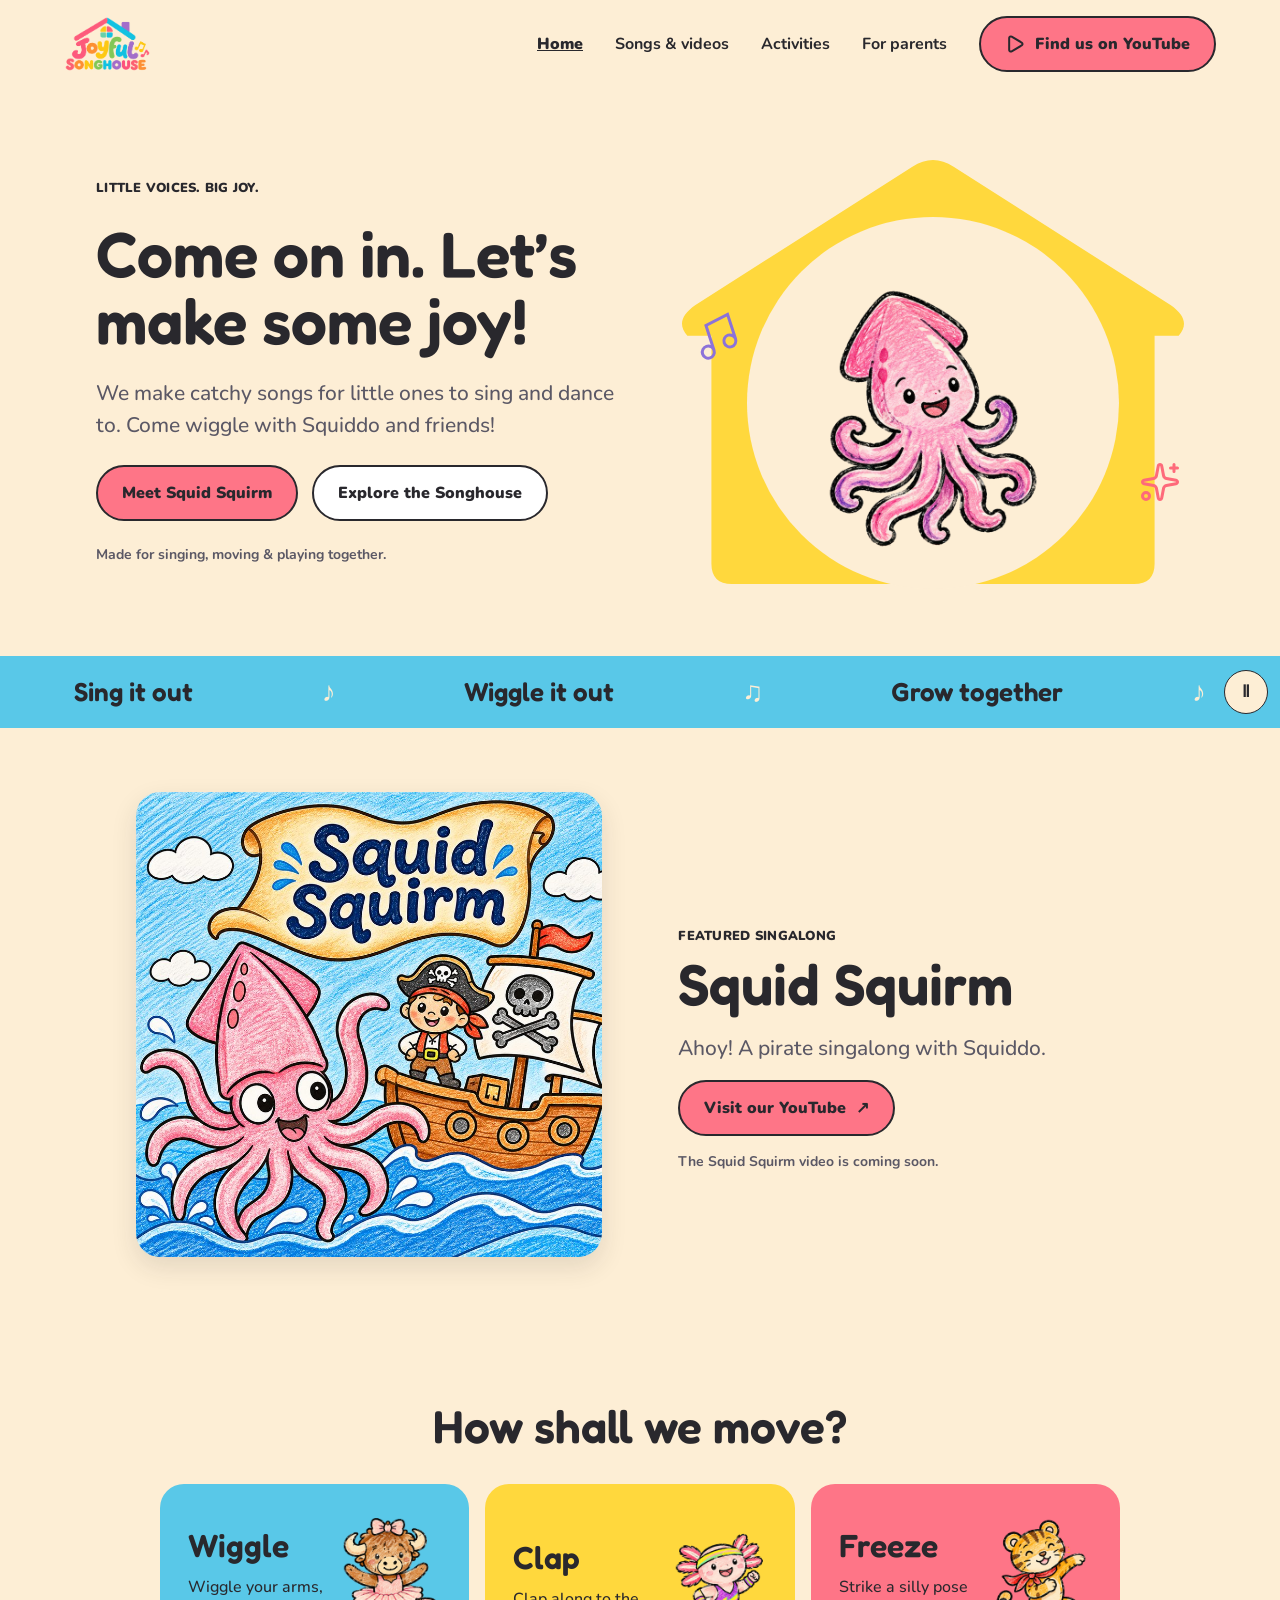
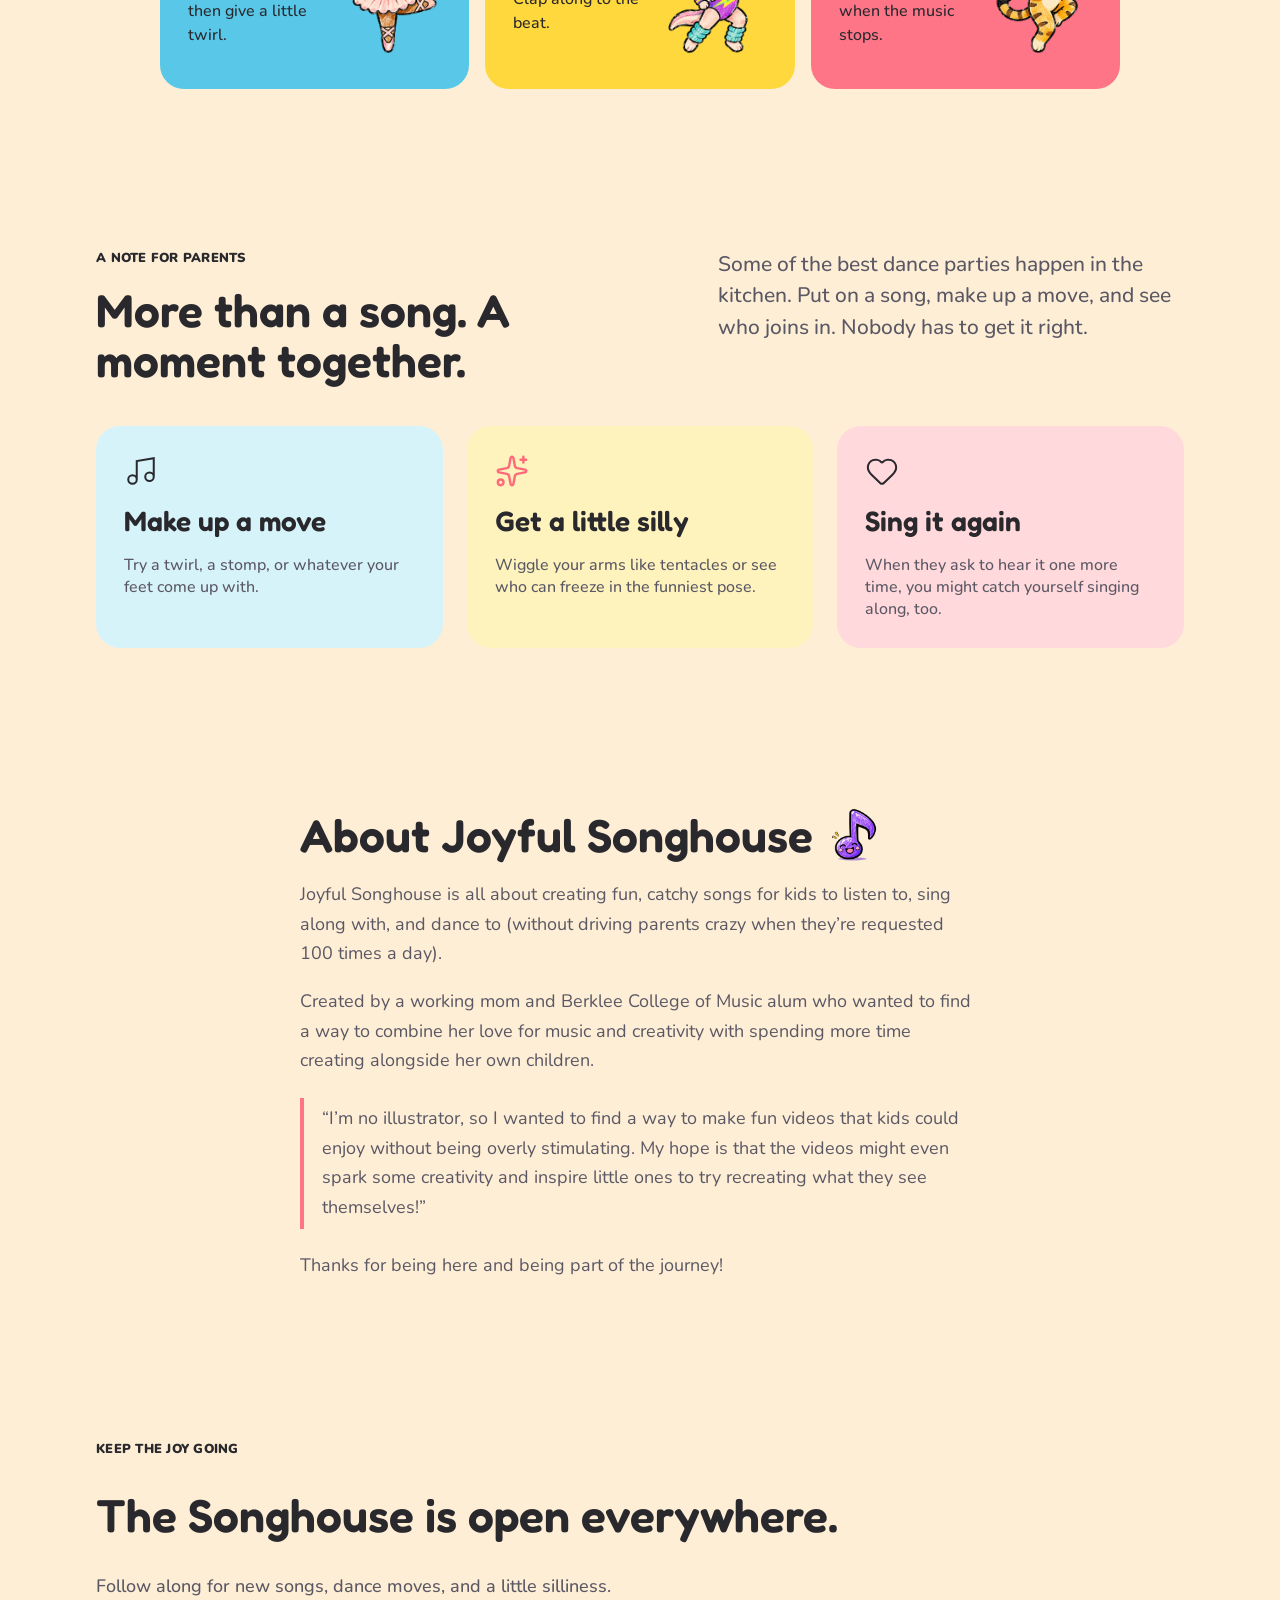
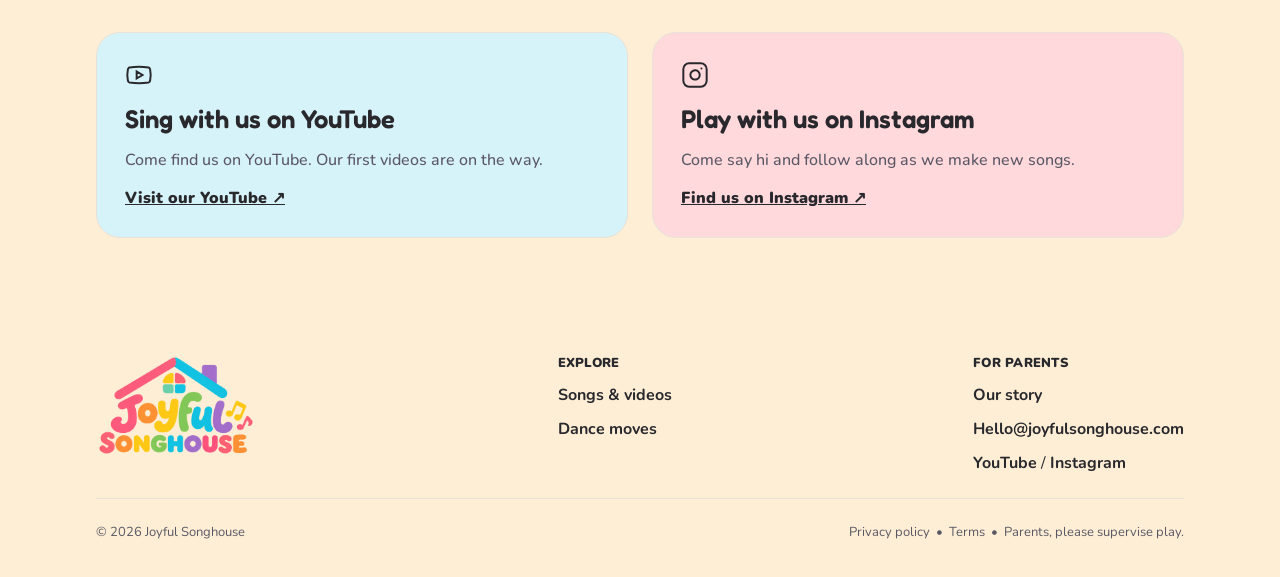
==== commit 588cfcda: "Make Joyful Songhouse copy friendlier and fix mobile navigation" ====
--- a/index.html
+++ b/index.html
@@ -3,8 +3,8 @@
 <head>
 <meta charset="UTF-8">
 <meta name="viewport" content="width=device-width, initial-scale=1.0">
-<title>Joyful Songhouse — Sing, wiggle and discover</title>
-<meta name="description" content="Sing, wiggle and discover with Squiddo and friends. A colorful world of music for little ones—and the grown-ups who love them.">
+<title>Joyful Songhouse | Dance Songs for Kids</title>
+<meta name="description" content="Joyful Songhouse makes catchy songs for kids to sing and dance to. Come wiggle with Squiddo and friends!">
 <link rel="preconnect" href="https://fonts.googleapis.com">
 <link rel="preconnect" href="https://fonts.gstatic.com" crossorigin>
 <link href="https://fonts.googleapis.com/css2?family=Fredoka:wght@500;600&family=Nunito:ital,wght@0,400;0,500;0,700;0,800;0,900&display=swap" rel="stylesheet">
@@ -17,13 +17,13 @@
     <img src="assets/footer-logo.png" alt="Joyful Songhouse" width="929" height="597">
   </a>
   <nav class="nav__links" aria-label="Primary">
-    <a href="#top" class="nav__link nav__link--active">Home</a>
+    <a href="#top" class="nav__link" aria-current="location">Home</a>
     <a href="#songs" class="nav__link">Songs &amp; videos</a>
     <a href="#activities" class="nav__link">Activities</a>
     <a href="#parents" class="nav__link">For parents</a>
     <a href="https://www.youtube.com/channel/UCzql1oN74QTEb_fORW0GuMQ" class="btn btn--pill btn--pink">
       <img src="assets/icon-play.svg" alt="" width="20" height="20">
-      Watch on YouTube
+      Find us on YouTube
     </a>
   </nav>
 </header>
@@ -34,11 +34,10 @@
     <div class="hero__copy">
       <p class="eyebrow">Little voices. Big joy.</p>
       <h1 class="display">Come on in. Let&rsquo;s make some joy!</h1>
-      <p class="lede">Sing, wiggle and discover with Squiddo and friends. A colorful world of music for little ones&mdash;and the grown-ups who love them.</p>
+      <p class="lede">We make catchy songs for little ones to sing and dance to. Come wiggle with Squiddo and friends!</p>
       <div class="hero__actions">
         <a href="#songs" class="btn btn--pill btn--pink">
-          <img src="assets/icon-play.svg" alt="" width="20" height="20">
-          Watch a singalong
+          Meet Squid Squirm
         </a>
         <a href="#activities" class="btn btn--pill btn--outline">Explore the Songhouse</a>
       </div>
@@ -92,7 +91,7 @@
       <div class="featured-song__details">
         <p class="lede">Ahoy! A pirate singalong with Squiddo.</p>
         <a class="btn btn--pill btn--pink featured-song__play" href="https://www.youtube.com/channel/UCzql1oN74QTEb_fORW0GuMQ">Visit our YouTube <span aria-hidden="true">&#8599;</span></a>
-        <p class="fine-print featured-song__availability">Squid Squirm video link coming soon.</p>
+        <p class="fine-print featured-song__availability">The Squid Squirm video is coming soon.</p>
       </div>
     </article>
   </section>
@@ -127,26 +126,26 @@
   <section id="parents" class="section mission">
     <div class="mission__intro">
       <div class="mission__headline">
-        <p class="eyebrow">A note for grown-ups</p>
+        <p class="eyebrow">A note for parents</p>
         <h2 class="headline">More than a song. A moment together.</h2>
       </div>
-      <p class="lede">Our heart is simple: make music a joyful part of growing up. Joyful Songhouse gives families playful invitations to sing, move, learn and connect&mdash;without needing to get every note right.</p>
+      <p class="lede">Some of the best dance parties happen in the kitchen. Put on a song, make up a move, and see who joins in. Nobody has to get it right.</p>
     </div>
     <div class="benefit-grid">
       <article class="benefit-card benefit-card--blue">
         <img src="assets/icon-music-benefit.svg" alt="" width="34" height="34">
-        <h3>Room to move</h3>
-        <p>Simple rhythms and playful movement invite little bodies to join in.</p>
+        <h3>Make up a move</h3>
+        <p>Try a twirl, a stomp, or whatever your feet come up with.</p>
       </article>
       <article class="benefit-card benefit-card--yellow">
-        <img src="assets/icon-sprout.svg" alt="" width="34" height="34">
-        <h3>Room to discover</h3>
-        <p>Colors, counting and everyday wonders become little musical adventures.</p>
+        <img src="assets/icon-sparkles.svg" alt="" width="34" height="34">
+        <h3>Get a little silly</h3>
+        <p>Wiggle your arms like tentacles or see who can freeze in the funniest pose.</p>
       </article>
       <article class="benefit-card benefit-card--pink">
         <img src="assets/icon-heart-benefit.svg" alt="" width="34" height="34">
-        <h3>Room to feel</h3>
-        <p>Gentle stories help families name feelings and enjoy being together.</p>
+        <h3>Sing it again</h3>
+        <p>When they ask to hear it one more time, you might catch yourself singing along, too.</p>
       </article>
     </div>
   </section>
@@ -172,14 +171,14 @@
   <section class="section community">
     <p class="eyebrow">Keep the joy going</p>
     <h2 class="headline">The Songhouse is open everywhere.</h2>
-    <p class="sub">Full singalongs for little ones. Playful inspiration for grown-ups.</p>
+    <p class="sub">Follow along for new songs, dance moves, and a little silliness.</p>
 
     <div class="community-grid">
       <article class="community-card community-card--youtube">
         <div class="community-card__copy">
           <img src="assets/icon-youtube.svg" alt="" width="28" height="28">
           <h3>Sing with us on YouTube</h3>
-          <p>Find Squiddo&rsquo;s Wiggle Party and more musical adventures.</p>
+          <p>Come find us on YouTube. Our first videos are on the way.</p>
           <a href="https://www.youtube.com/channel/UCzql1oN74QTEb_fORW0GuMQ" class="link-arrow">Visit our YouTube &#8599;</a>
         </div>
       </article>
@@ -187,7 +186,7 @@
         <div class="community-card__copy">
           <img src="assets/icon-instagram.svg" alt="" width="28" height="28">
           <h3>Play with us on Instagram</h3>
-          <p>Find more dance moves and singalong moments.</p>
+          <p>Come say hi and follow along as we make new songs.</p>
           <a href="https://www.instagram.com/joyfulsonghouse/" class="link-arrow">Find us on Instagram &#8599;</a>
         </div>
       </article>
@@ -207,7 +206,7 @@
       <a href="#activities">Dance moves</a>
     </div>
     <div class="footer__links">
-      <p class="eyebrow">For grown-ups</p>
+      <p class="eyebrow">For parents</p>
       <a href="#about">Our story</a>
       <a href="mailto:Hello@joyfulsonghouse.com">Hello@joyfulsonghouse.com</a>
       <p><a href="https://www.youtube.com/channel/UCzql1oN74QTEb_fORW0GuMQ">YouTube</a> <span aria-hidden="true">/</span> <a href="https://www.instagram.com/joyfulsonghouse/">Instagram</a></p>
@@ -216,11 +215,24 @@
   <hr>
   <div class="footer__legal">
     <p>&copy; 2026 Joyful Songhouse</p>
-    <p>Privacy policy&nbsp;&nbsp;&bull;&nbsp;&nbsp;Terms&nbsp;&nbsp;&bull;&nbsp;&nbsp;Grown-ups, please supervise play.</p>
+    <p>Privacy policy&nbsp;&nbsp;&bull;&nbsp;&nbsp;Terms&nbsp;&nbsp;&bull;&nbsp;&nbsp;Parents, please supervise play.</p>
   </div>
 </footer>
 
 <script>
+  const sectionLinks = document.querySelectorAll('.nav__link[href^="#"]');
+
+  function updateCurrentSection() {
+    const currentSection = window.location.hash || '#top';
+    for (const link of sectionLinks) {
+      if (link.hash === currentSection) link.setAttribute('aria-current', 'location');
+      else link.removeAttribute('aria-current');
+    }
+  }
+
+  window.addEventListener('hashchange', updateCurrentSection);
+  updateCurrentSection();
+
   const ribbon = document.querySelector('.ribbon');
   const ribbonToggle = ribbon.querySelector('.ribbon__toggle');
 
--- a/css/style.css
+++ b/css/style.css
@@ -142,7 +142,7 @@
   font-weight: 700;
   font-size: 1rem;
 }
-.nav__link--active { font-weight: 900; text-decoration: underline; }
+.nav__link[aria-current] { font-weight: 900; text-decoration: underline; }
 
 /* ---------- Hero ---------- */
 .hero {
@@ -341,13 +341,13 @@
 
 /* Keep section headings clear of the wrapping sticky navigation. */
 @media (max-width: 980px) {
-  :is(.songs, .themes, .about) { scroll-margin-top: 100px; }
+  :is(.songs, .themes, .mission, .about) { scroll-margin-top: 100px; }
 }
 @media (max-width: 460px) {
-  :is(.songs, .themes, .about) { scroll-margin-top: 130px; }
+  :is(.songs, .themes, .mission, .about) { scroll-margin-top: 130px; }
 }
 @media (max-width: 375px) {
-  :is(.songs, .themes, .about) { scroll-margin-top: 165px; }
+  :is(.songs, .themes, .mission, .about) { scroll-margin-top: 165px; }
 }
 
 /* ---------- Dance prompts ---------- */
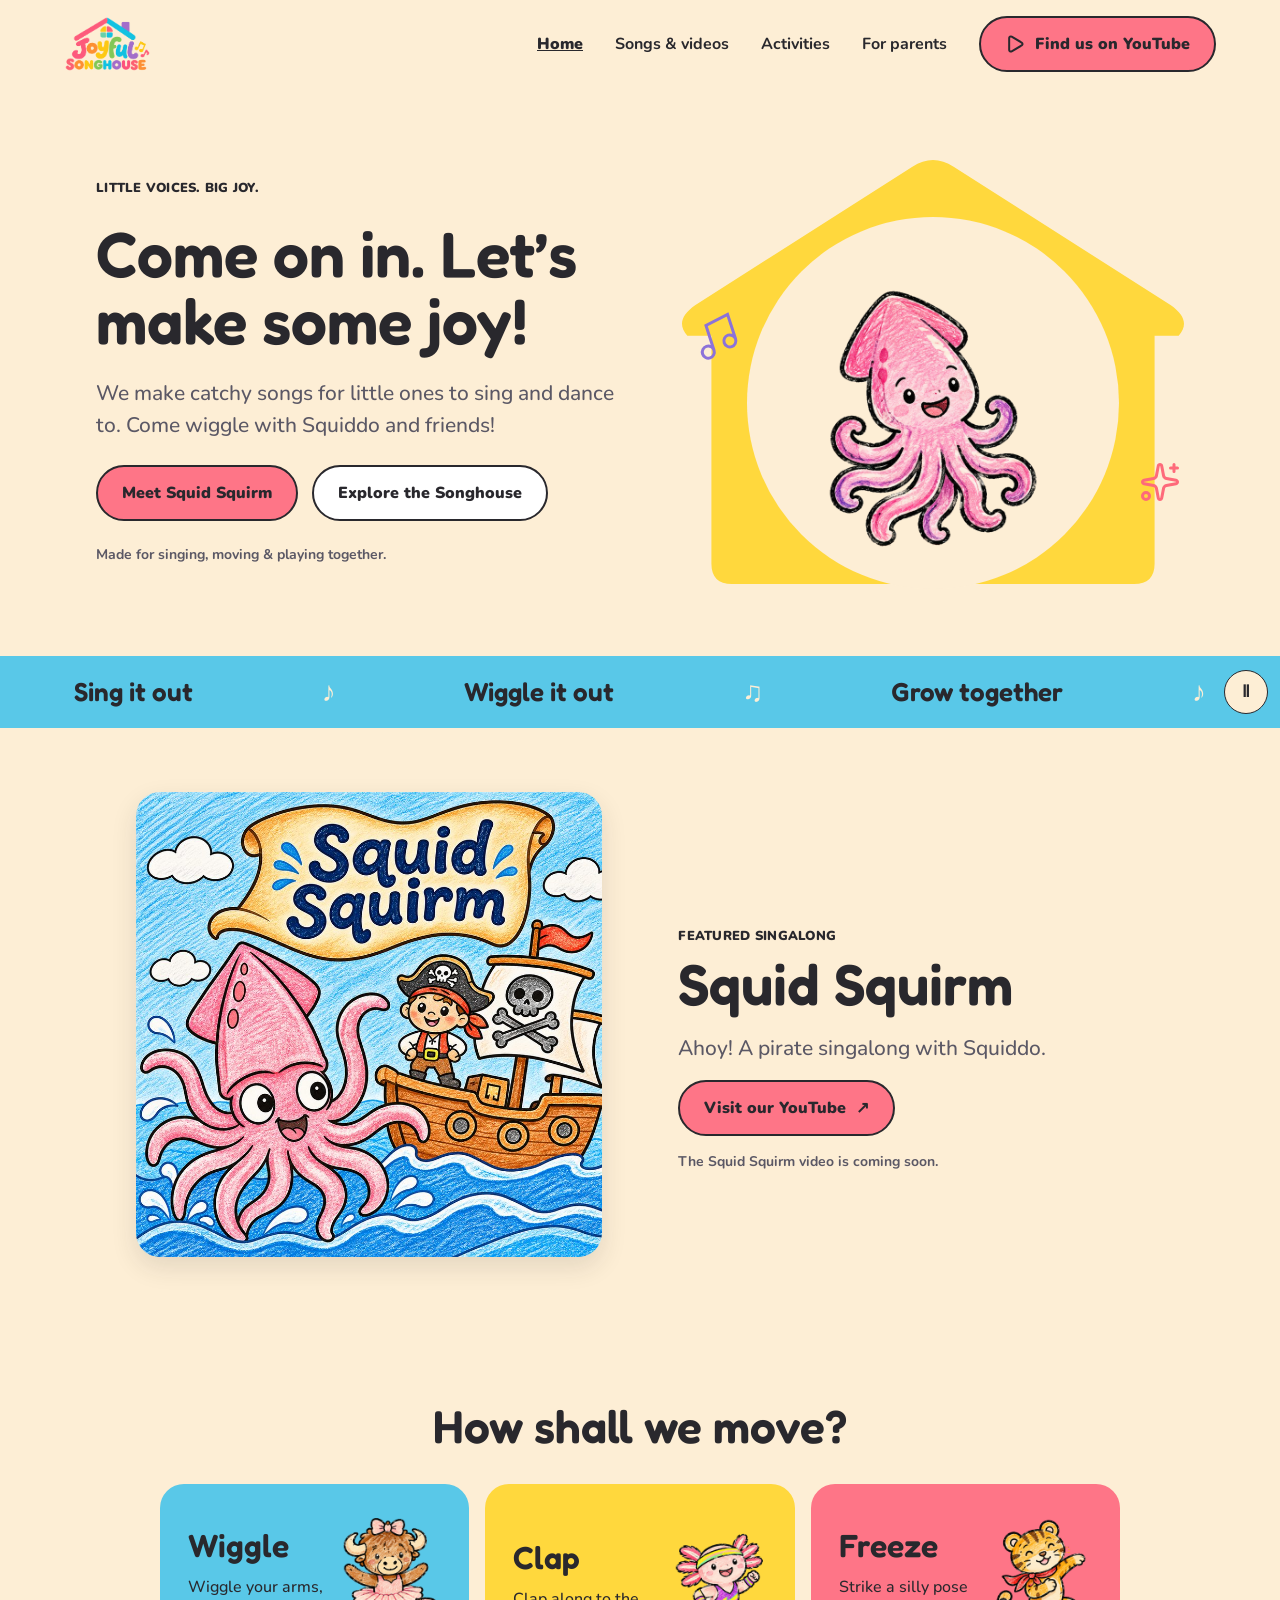
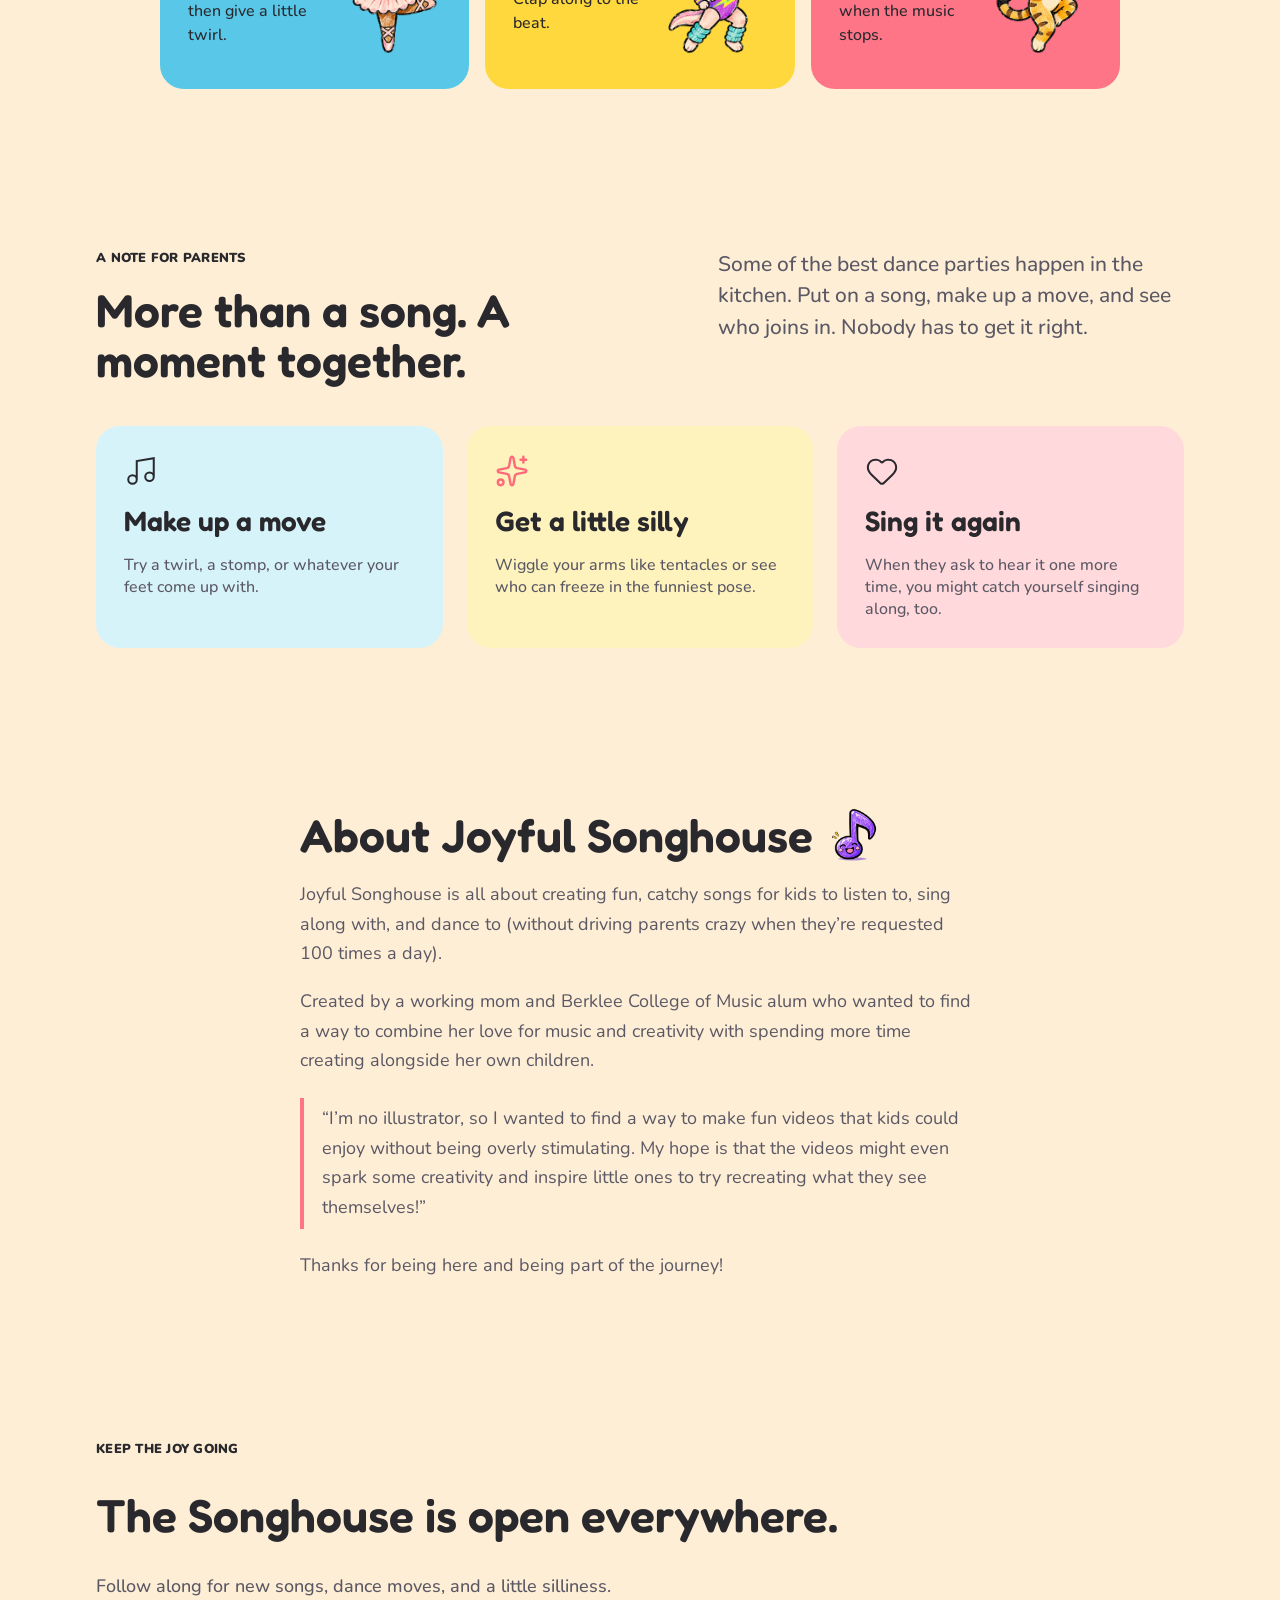
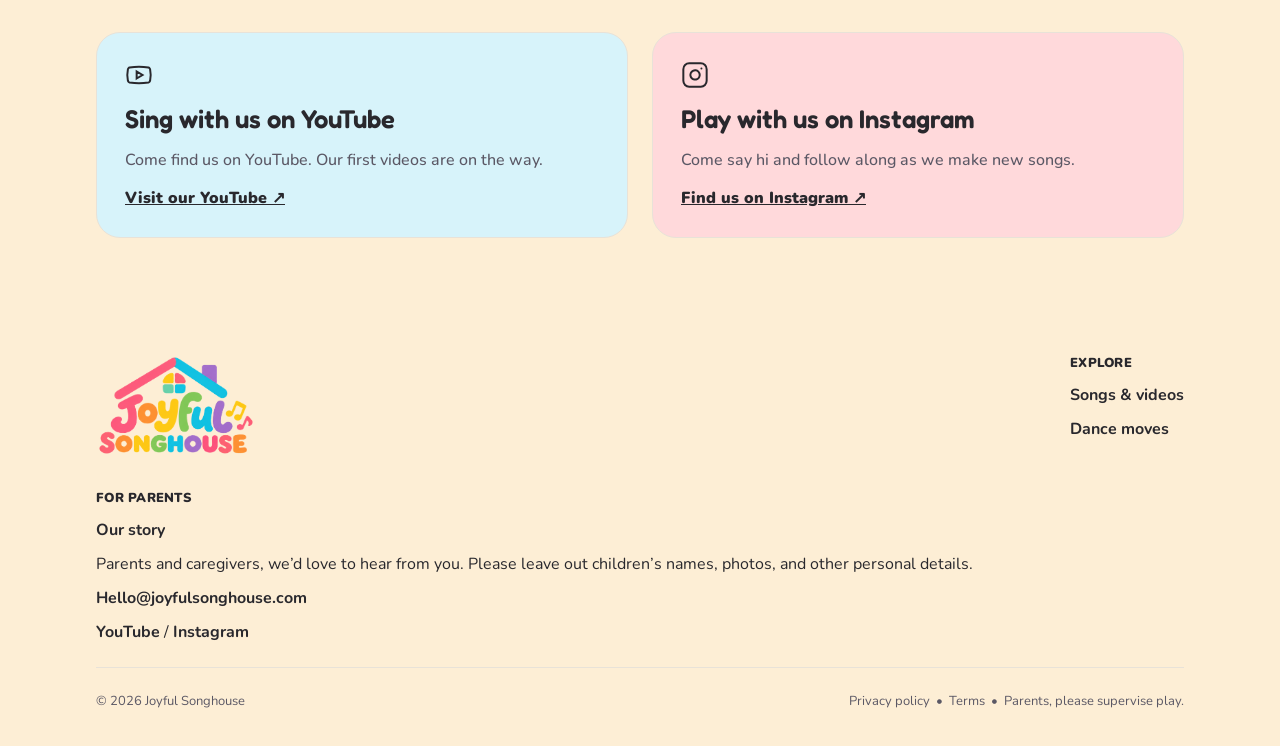
==== commit 7f2bf8a8: "Add a parent contact note to the footer" ====
--- a/index.html
+++ b/index.html
@@ -208,6 +208,7 @@
     <div class="footer__links">
       <p class="eyebrow">For parents</p>
       <a href="#about">Our story</a>
+      <p>Parents and caregivers, we’d love to hear from you. Please leave out children’s names, photos, and other personal details.</p>
       <a href="mailto:Hello@joyfulsonghouse.com">Hello@joyfulsonghouse.com</a>
       <p><a href="https://www.youtube.com/channel/UCzql1oN74QTEb_fORW0GuMQ">YouTube</a> <span aria-hidden="true">/</span> <a href="https://www.instagram.com/joyfulsonghouse/">Instagram</a></p>
     </div>
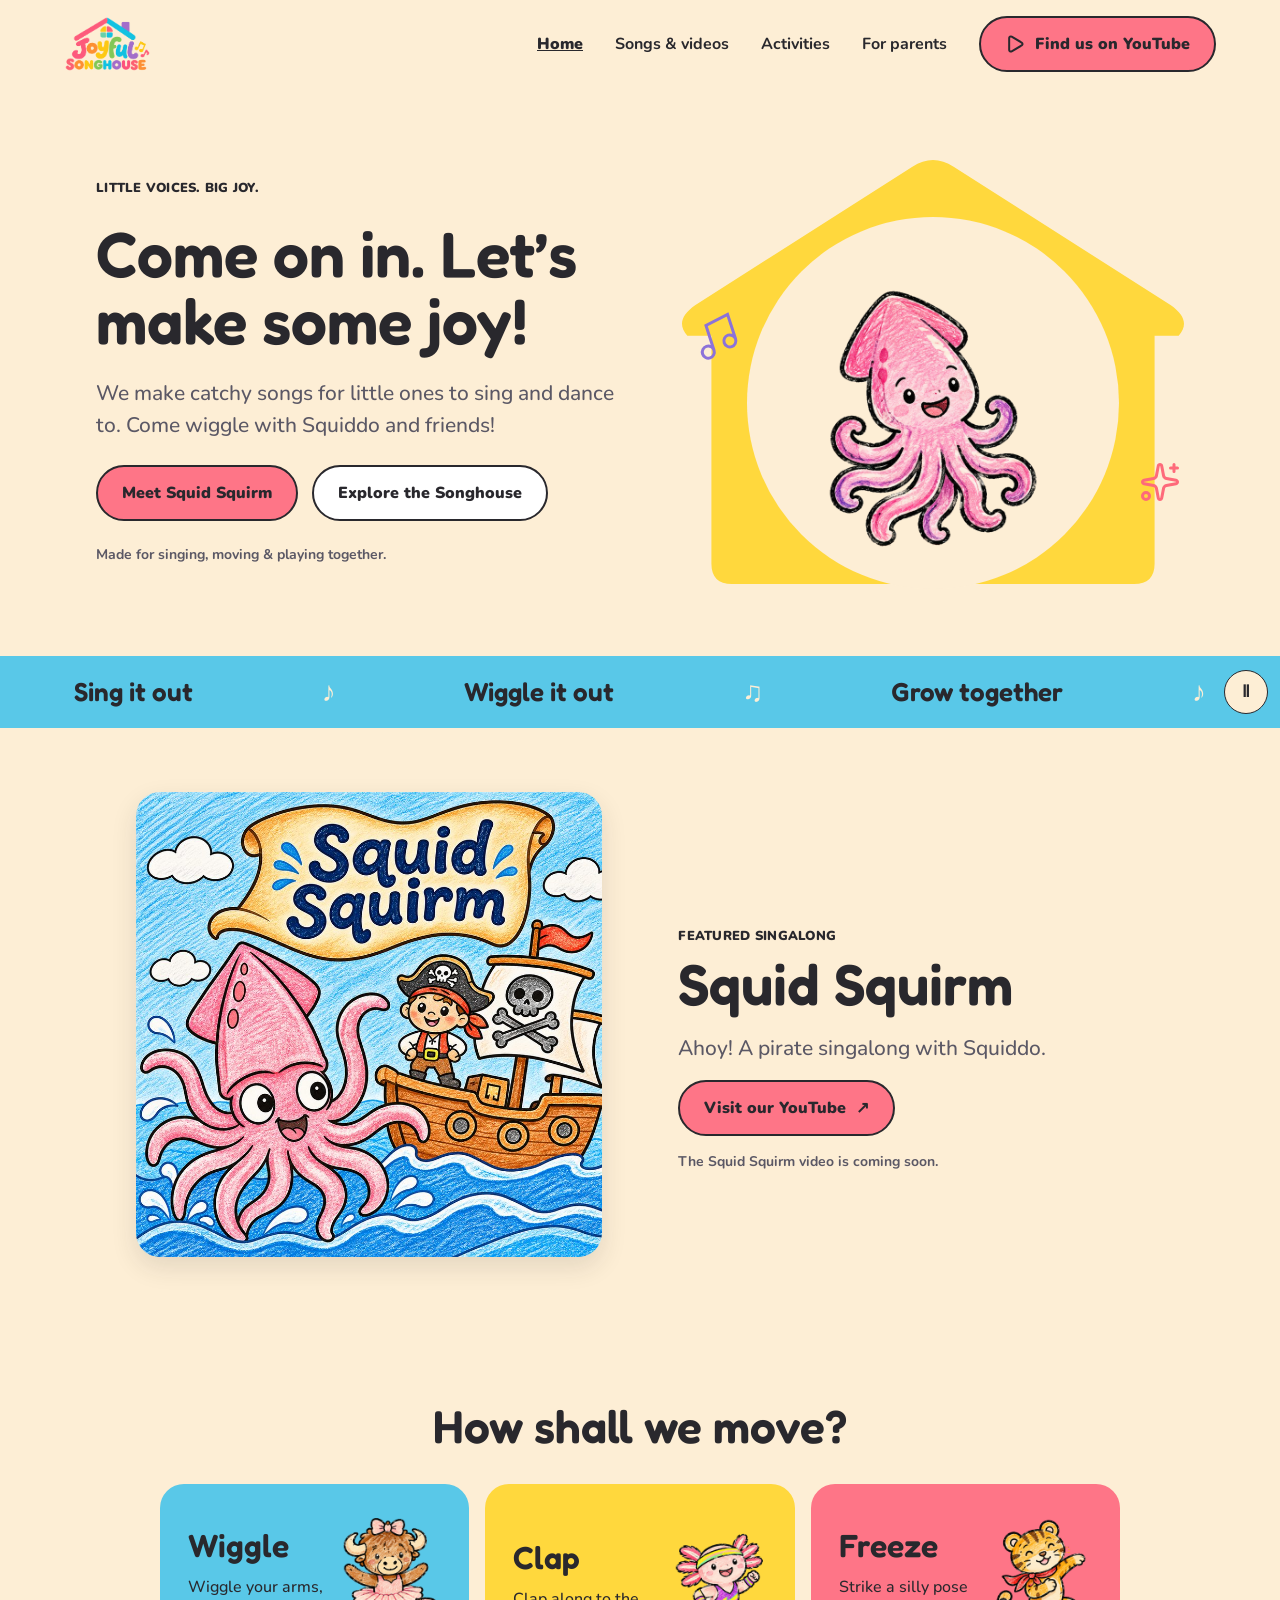
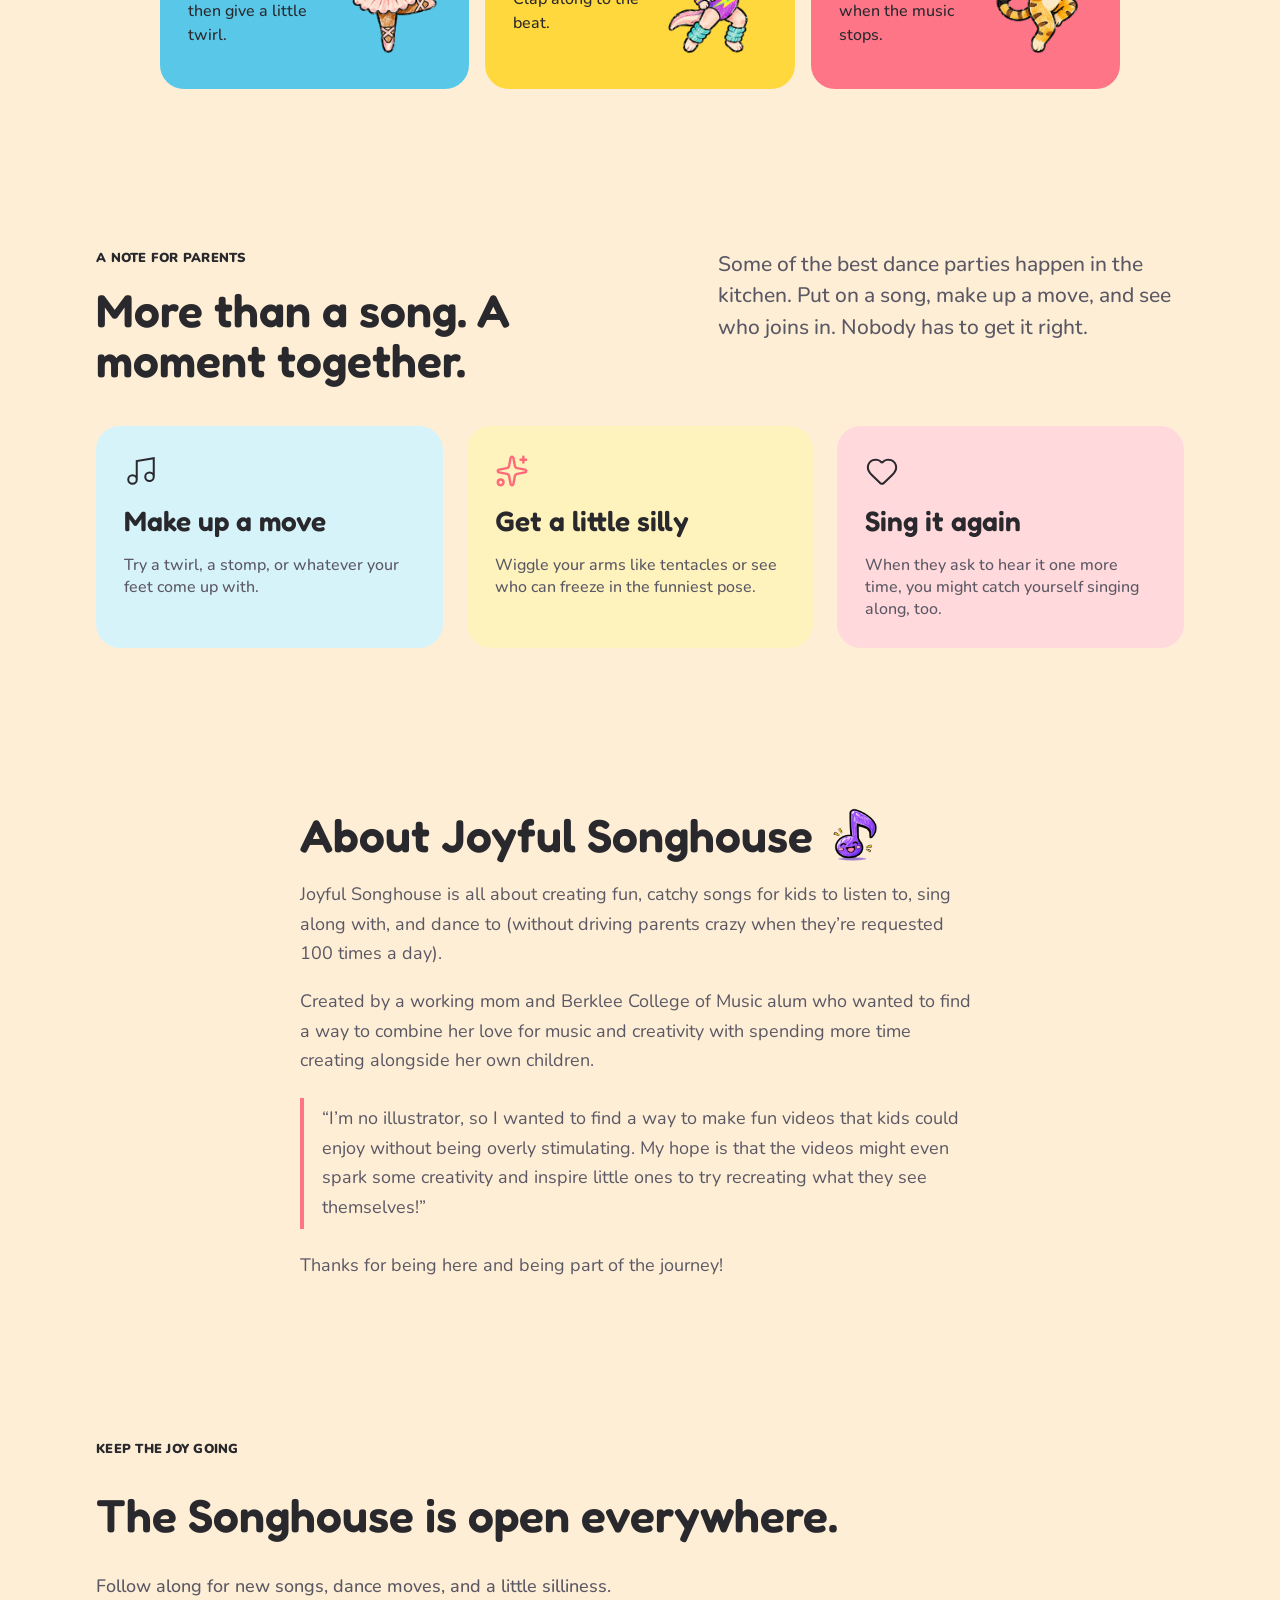
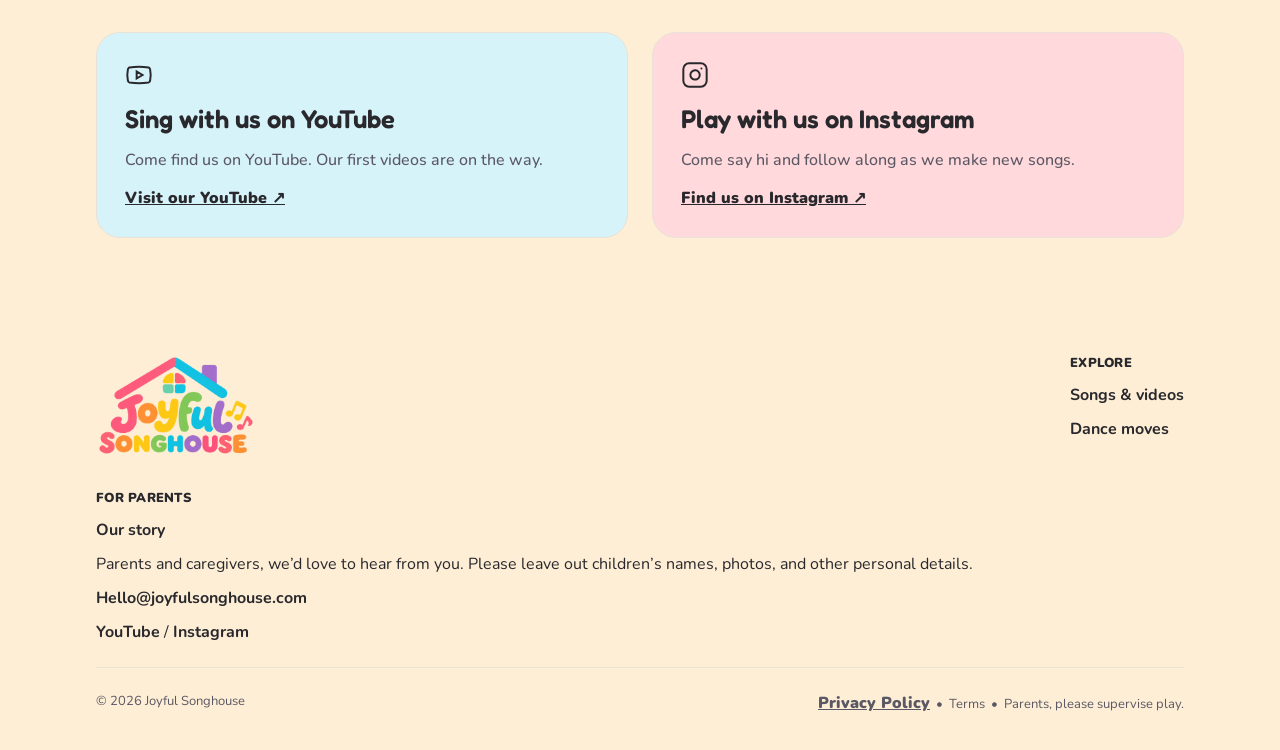
==== commit df29c1eb: "Link the Privacy Policy from the homepage" ====
--- a/index.html
+++ b/index.html
@@ -216,7 +216,7 @@
   <hr>
   <div class="footer__legal">
     <p>&copy; 2026 Joyful Songhouse</p>
-    <p>Privacy policy&nbsp;&nbsp;&bull;&nbsp;&nbsp;Terms&nbsp;&nbsp;&bull;&nbsp;&nbsp;Parents, please supervise play.</p>
+    <p><a class="link-arrow" href="/privacy/">Privacy Policy</a>&nbsp;&nbsp;&bull;&nbsp;&nbsp;Terms&nbsp;&nbsp;&bull;&nbsp;&nbsp;Parents, please supervise play.</p>
   </div>
 </footer>
 
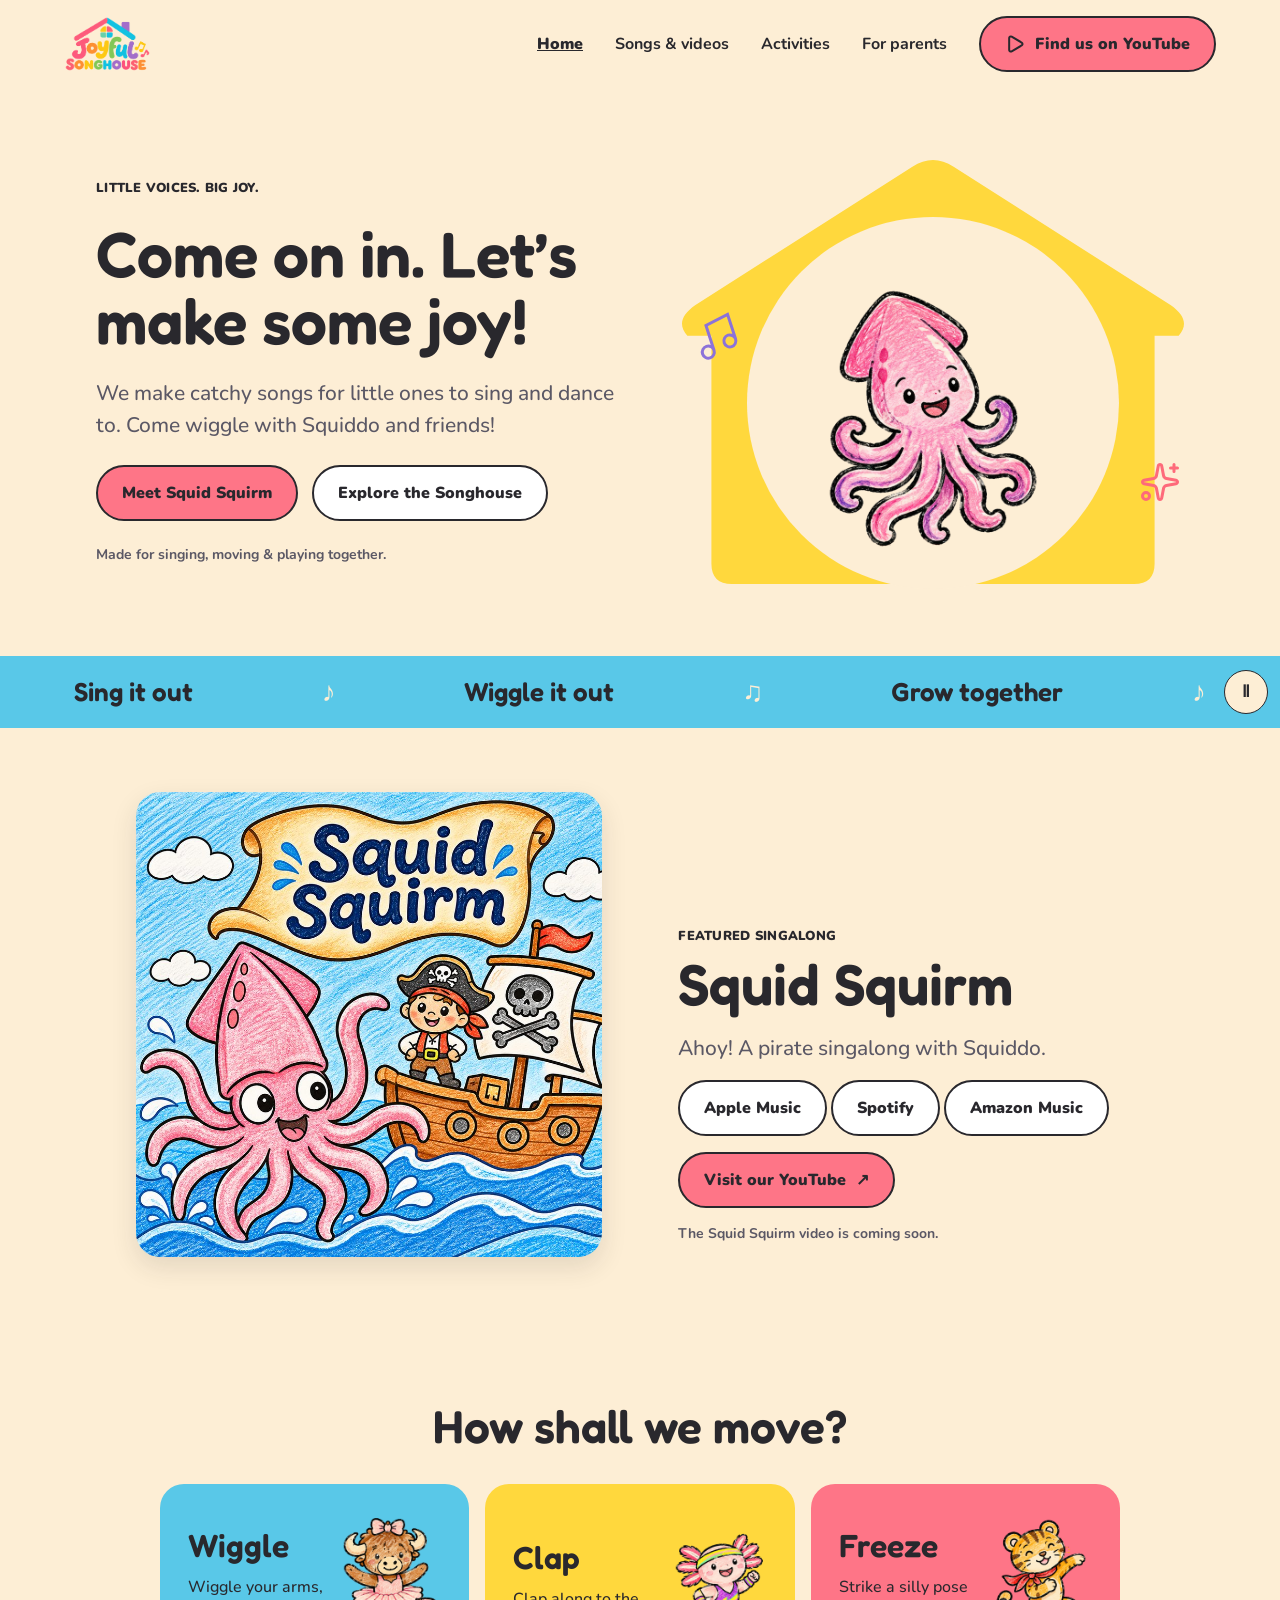
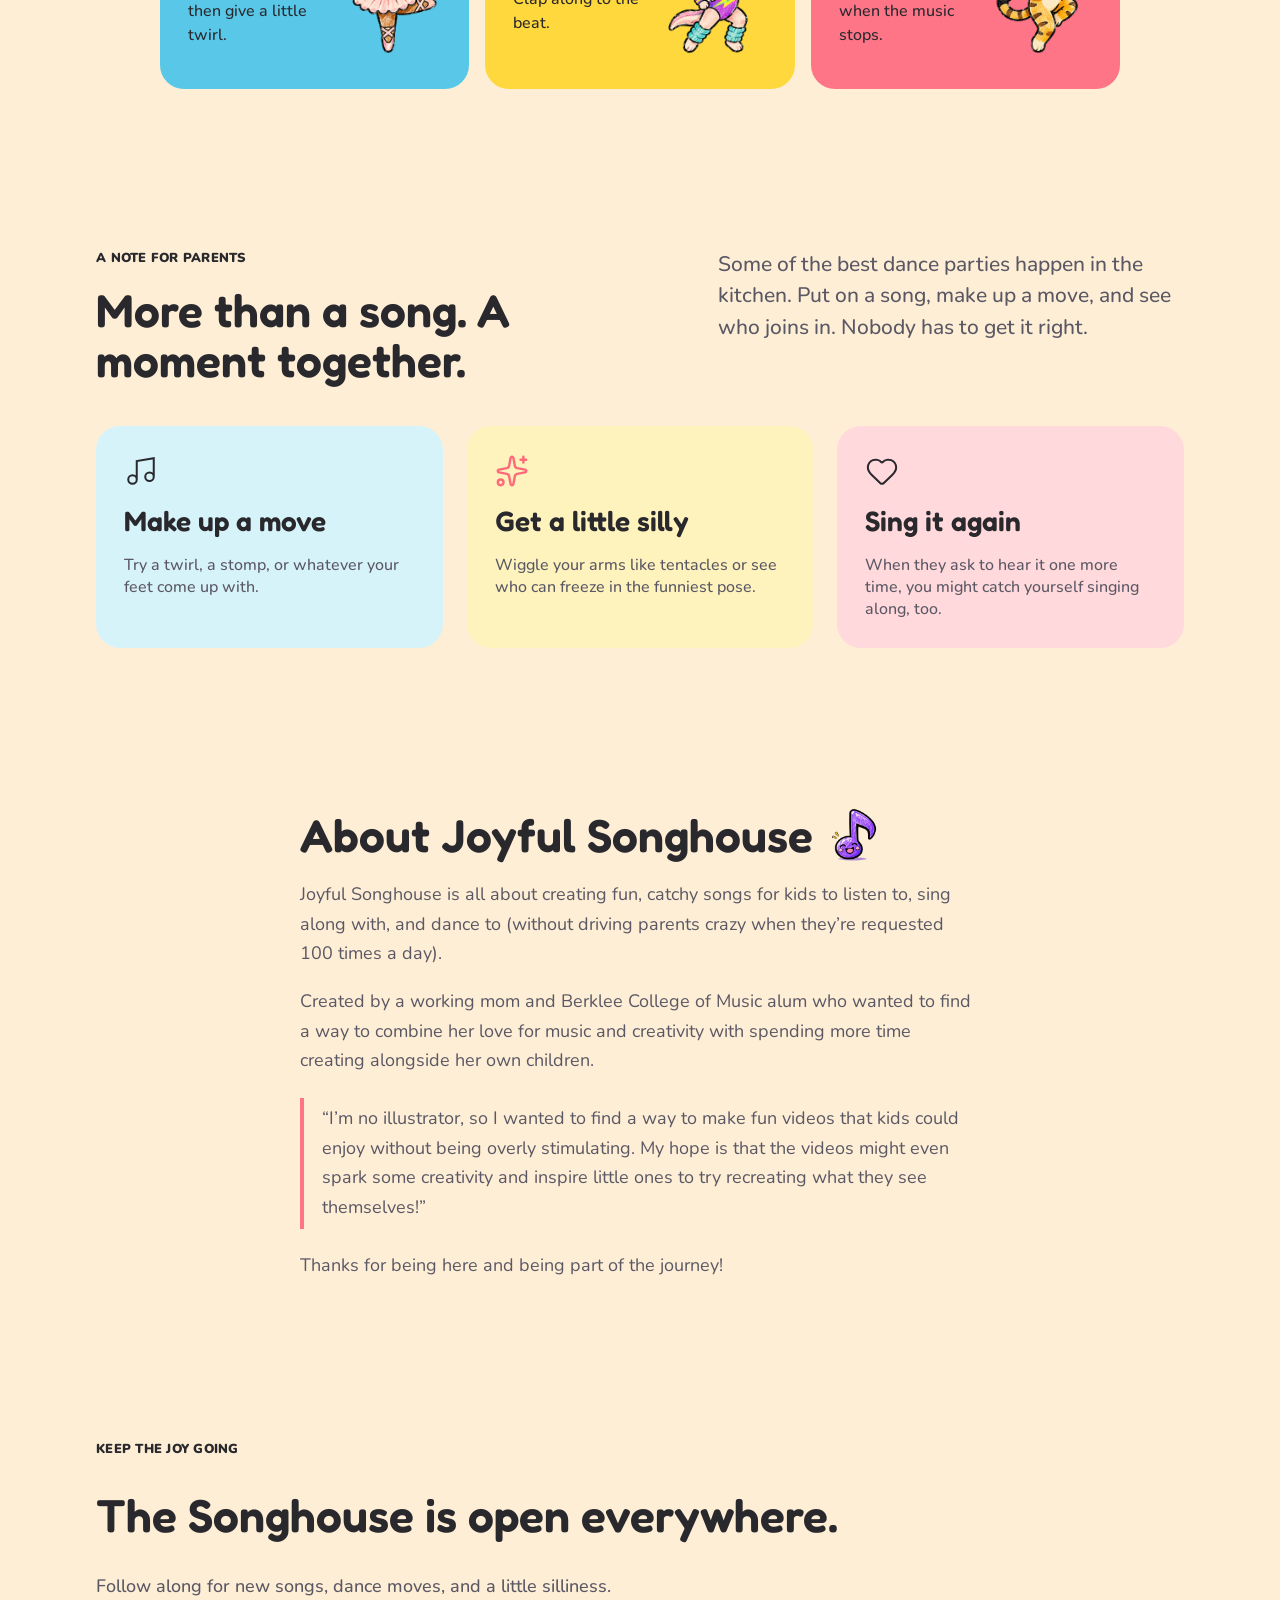
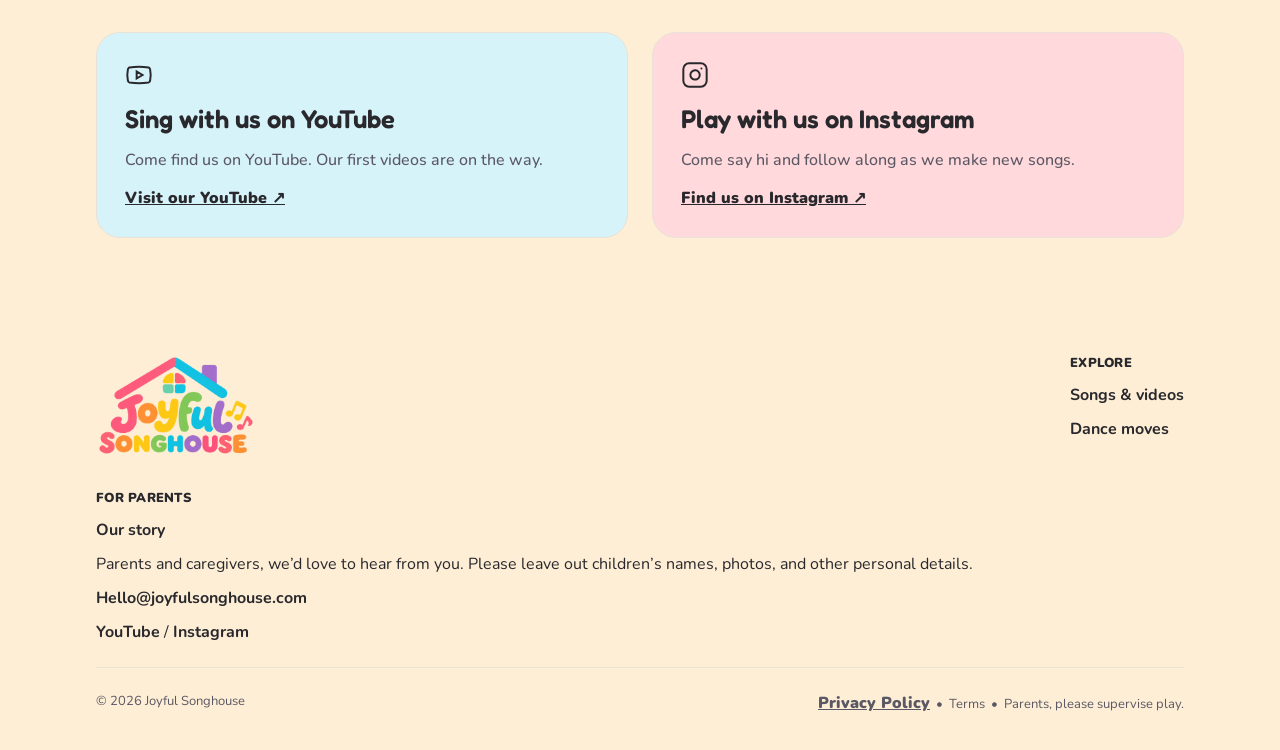
==== commit cc194a6a: "Add streaming links in index.html" ====
--- a/index.html
+++ b/index.html
@@ -90,6 +90,11 @@
       <img class="featured-song__cover" src="assets/song-squid-squirm.jpg" alt="Squiddo splashes beside a pirate ship on the Squid Squirm cover" width="900" height="900">
       <div class="featured-song__details">
         <p class="lede">Ahoy! A pirate singalong with Squiddo.</p>
+        <div class="featured-song__listen" role="group" aria-label="Listen to the release">
+          <a class="btn btn--pill btn--outline featured-song__play" href="https://music.apple.com/us/album/squid-squirm-single/6835689110">Apple Music</a>
+          <a class="btn btn--pill btn--outline featured-song__play" href="https://open.spotify.com/artist/0pG8GM08xsAYWWcpdYc5Mz">Spotify</a>
+          <a class="btn btn--pill btn--outline featured-song__play" href="https://www.amazon.com/gp/product/B0HRYFDWVG/?tag=distrokid06-20" rel="sponsored">Amazon Music</a>
+        </div>
         <a class="btn btn--pill btn--pink featured-song__play" href="https://www.youtube.com/channel/UCzql1oN74QTEb_fORW0GuMQ">Visit our YouTube <span aria-hidden="true">&#8599;</span></a>
         <p class="fine-print featured-song__availability">The Squid Squirm video is coming soon.</p>
       </div>
